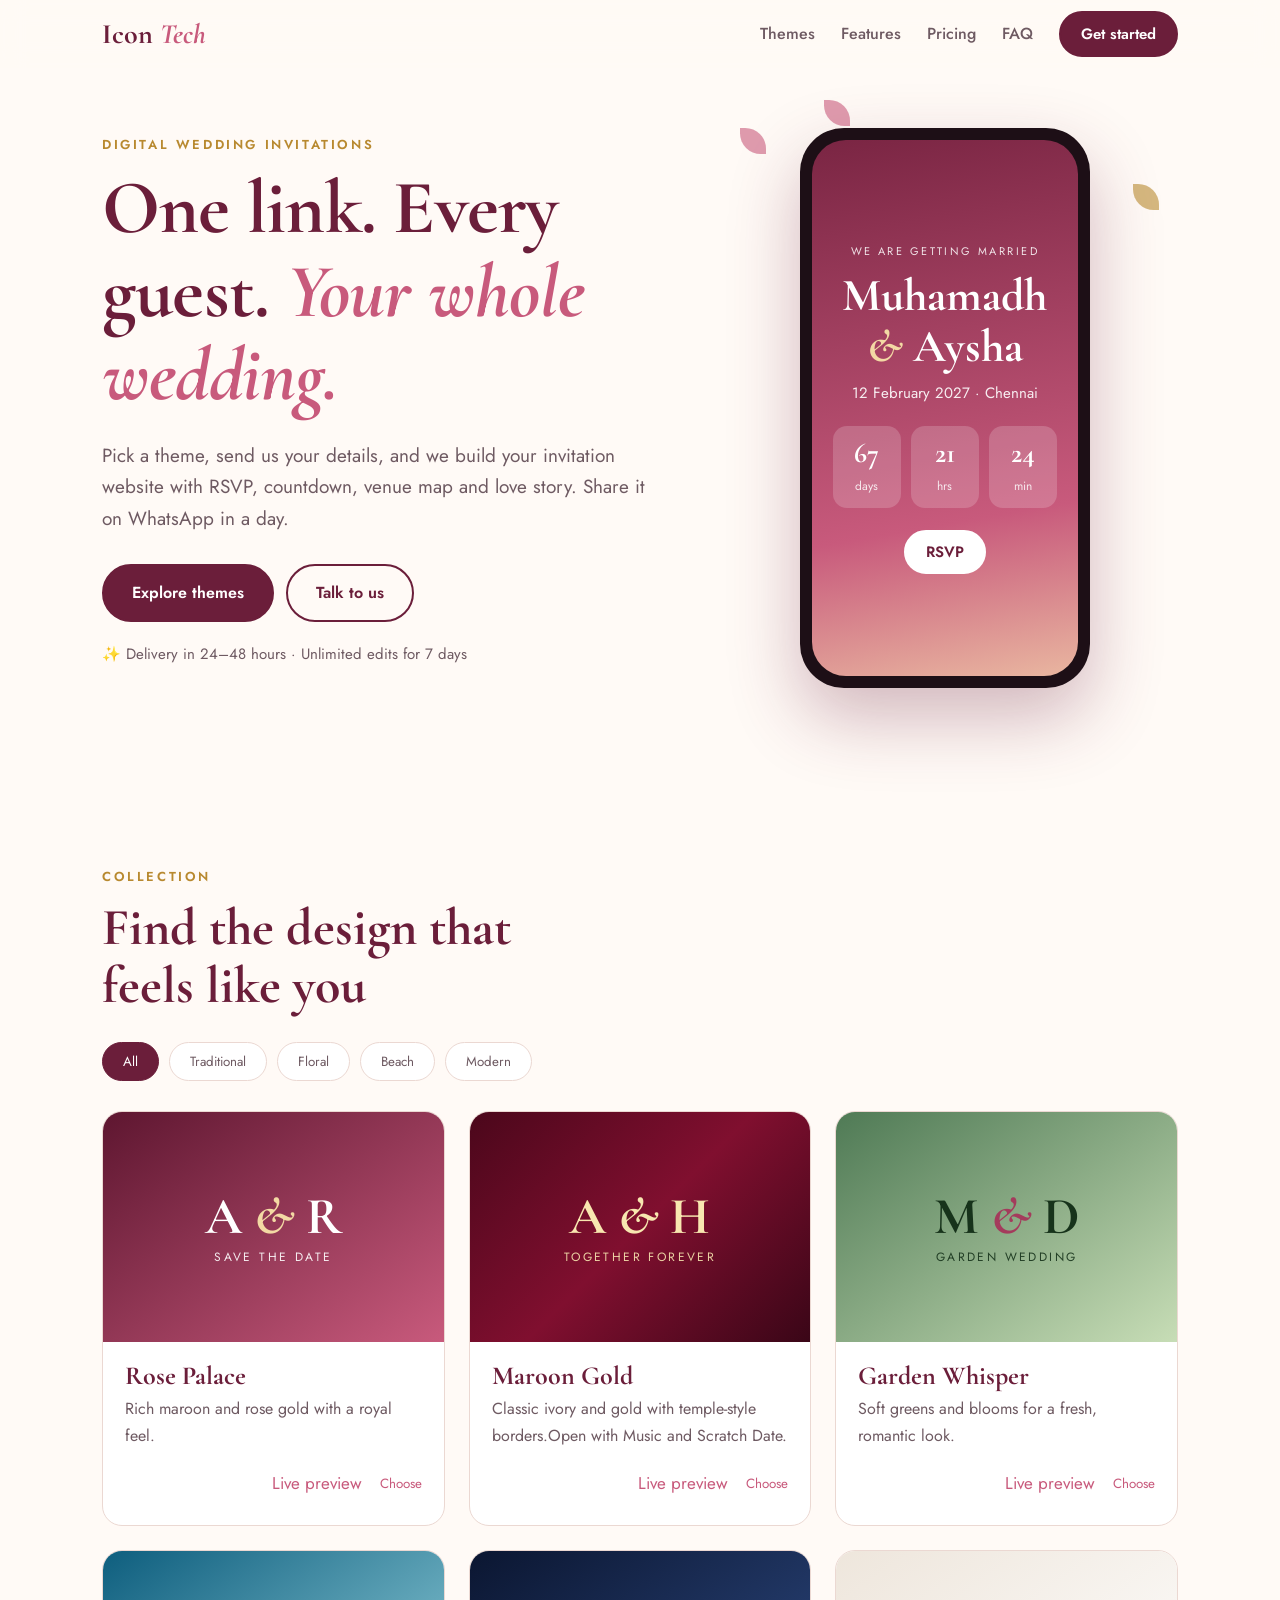
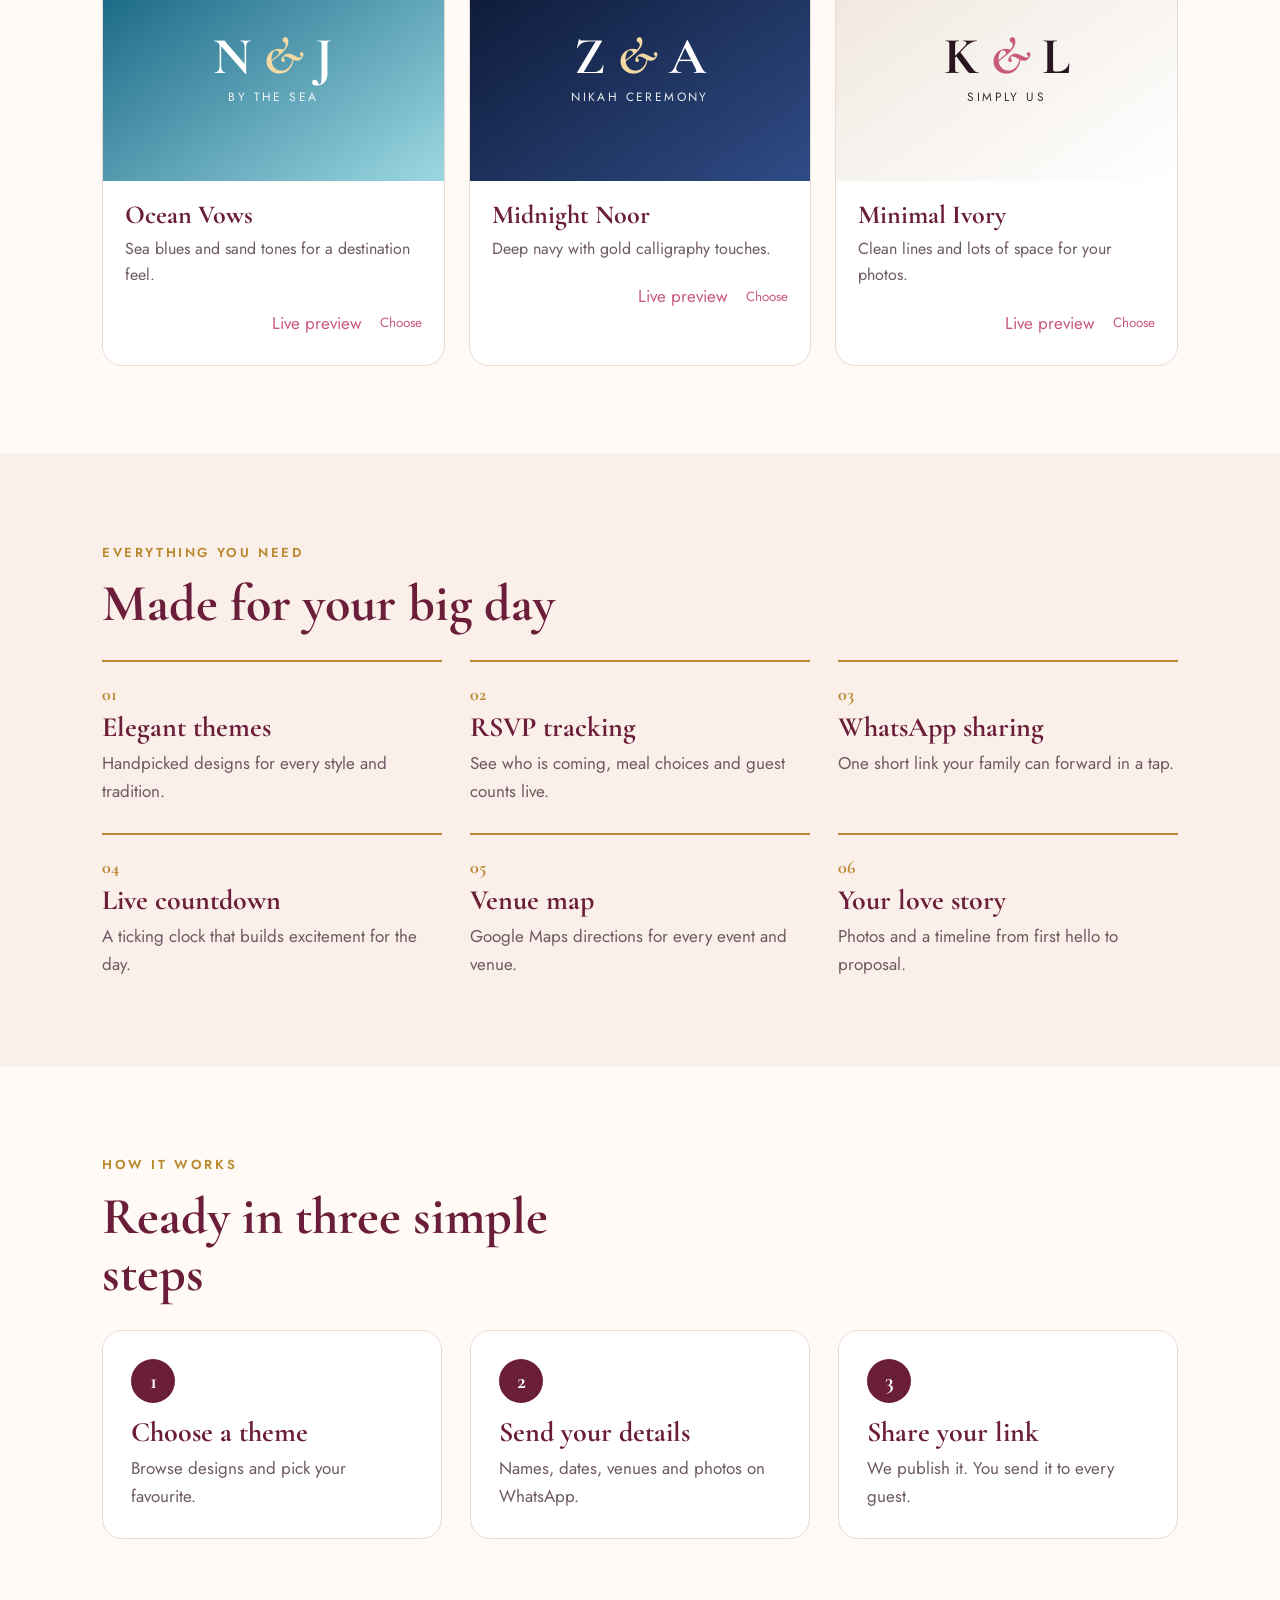
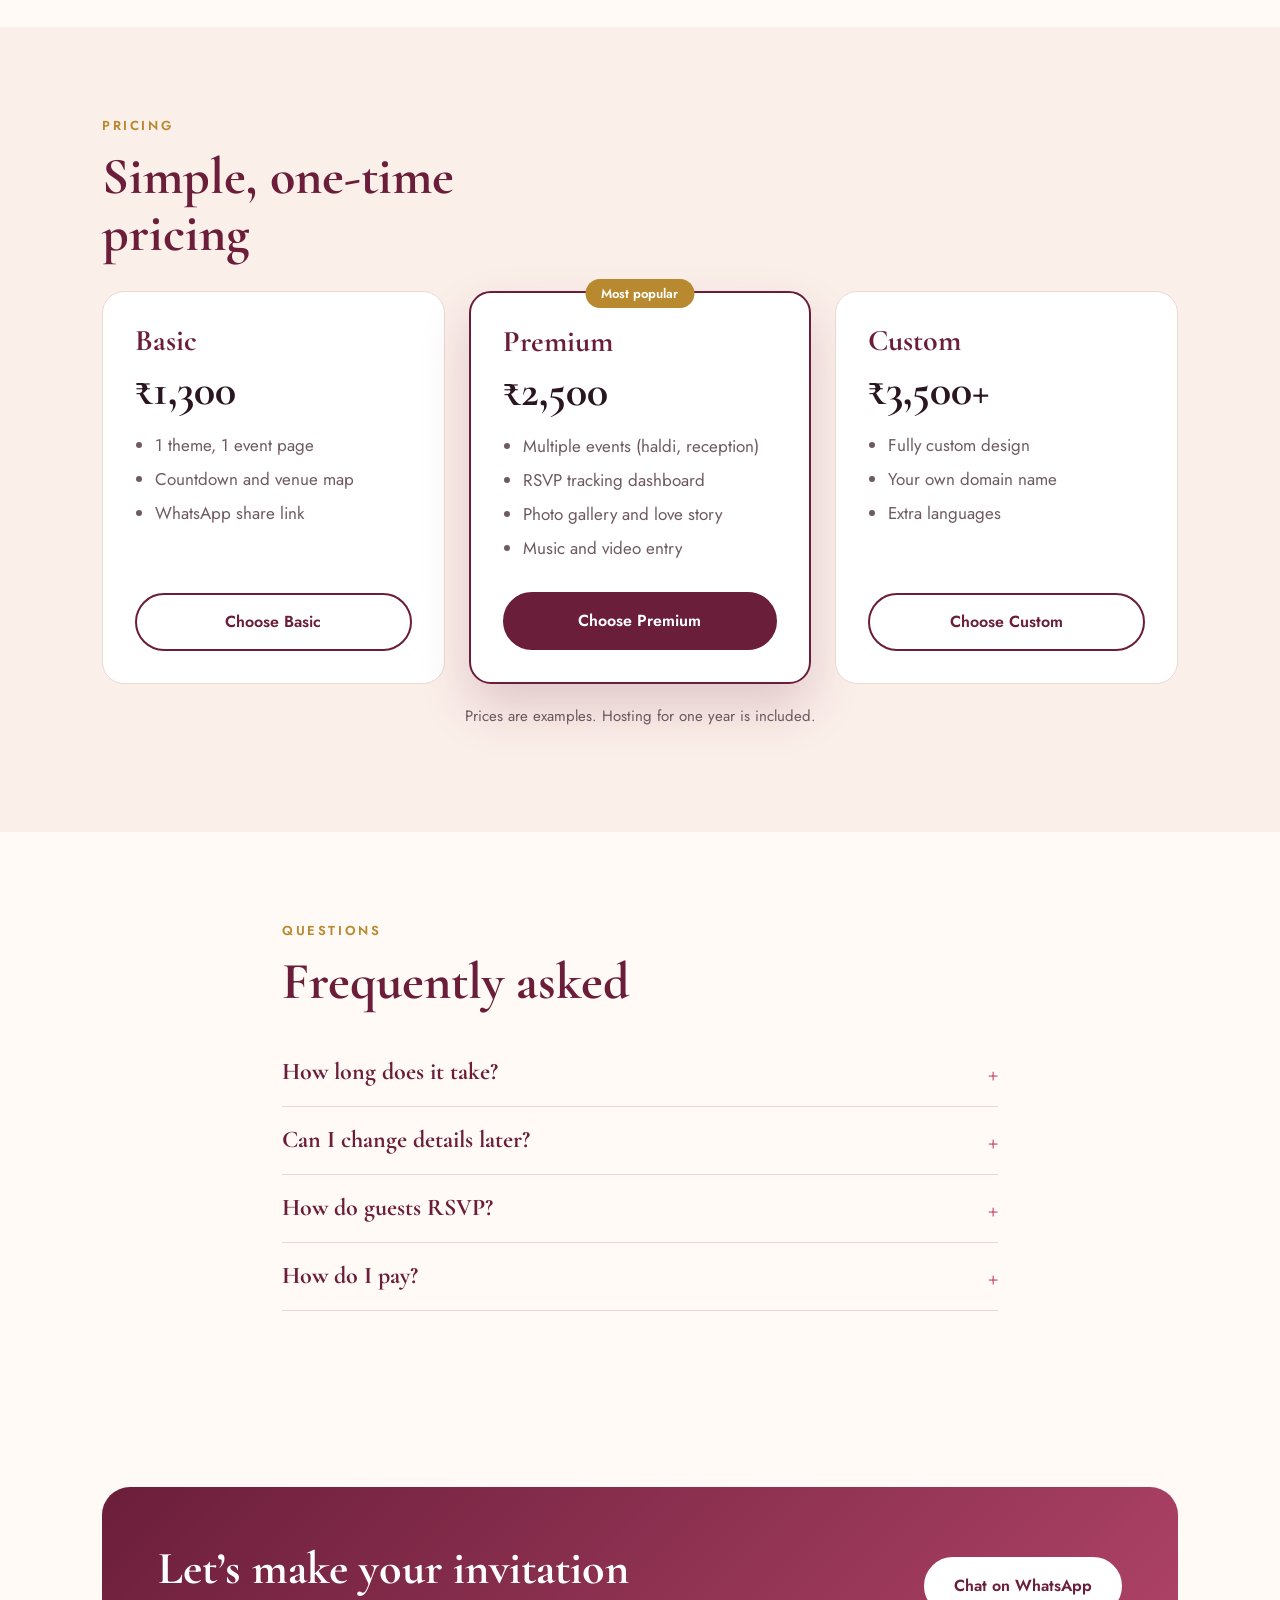
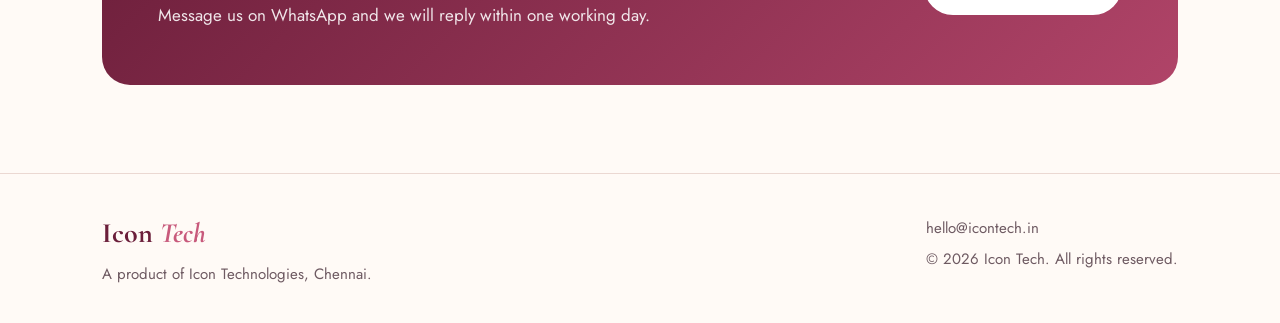
==== index.html @ c480e9a7 "Update index.html" ====
<!DOCTYPE html>
<html lang="en">
<head>
<meta charset="utf-8">
<meta name="viewport" content="width=device-width, initial-scale=1, viewport-fit=cover">
<title>Icon Tech – Digital Wedding Invitation Websites with RSVP</title>
<meta name="description" content="Beautiful digital wedding invitation websites with RSVP, countdown and one shareable link. Made by Icon Technologies, Chennai.">
<link rel="preconnect" href="https://fonts.googleapis.com">
<link href="https://fonts.googleapis.com/css2?family=Cormorant+Garamond:ital,wght@0,500;0,700;1,500&family=Jost:wght@400;500;600&display=swap" rel="stylesheet">
<link rel="stylesheet" href="style.css">
</head>
<body>
<header class="site-header" id="header">
  <div class="wrap bar">
    <a class="logo" href="#top">Icon <em>Tech</em></a>
    <button class="menu-btn" id="menuBtn" aria-label="Open menu" aria-expanded="false">☰</button>
    <nav id="nav">
      <a href="#themes">Themes</a><a href="#features">Features</a><a href="#pricing">Pricing</a><a href="#faq">FAQ</a>
      <a class="btn small" href="#contact">Get started</a>
    </nav>
  </div>
</header>

<main id="top">
<section class="hero wrap">
  <div class="hero-text">
    <p class="eyebrow">Digital wedding invitations</p>
    <h1>One link. Every guest. <em>Your whole wedding.</em></h1>
    <p class="sub">Pick a theme, send us your details, and we build your invitation website with RSVP, countdown, venue map and love story. Share it on WhatsApp in a day.</p>
    <div class="actions"><a class="btn" href="#themes">Explore themes</a><a class="btn ghost" href="#contact">Talk to us</a></div>
    <p class="note">✨ Delivery in 24–48 hours · Unlimited edits for 7 days</p>
  </div>
  <div class="phone-wrap">
    <div class="phone">
      <div class="screen">
        <span class="small-caps">We are getting married</span>
        <h2>Muhamadh <i>&amp;</i> Aysha</h2>
        <p class="when">12 February 2027 · Chennai</p>
        <div class="count" id="count"><div><b id="cd">0</b><small>days</small></div><div><b id="ch">0</b><small>hrs</small></div><div><b id="cm">0</b><small>min</small></div></div>
        <button class="btn small" tabindex="-1">RSVP</button>
      </div>
    </div>
    <span class="petal p1"></span><span class="petal p2"></span><span class="petal p3"></span>
  </div>
</section>

<section class="section" id="themes">
  <div class="wrap">
    <p class="eyebrow">Collection</p>
    <h2 class="title">Find the design that feels like you</h2>
    <div class="filters" id="filters" role="tablist">
      <button class="chip active" data-f="all">All</button><button class="chip" data-f="traditional">Traditional</button><button class="chip" data-f="floral">Floral</button><button class="chip" data-f="beach">Beach</button><button class="chip" data-f="modern">Modern</button>
    </div>
    <div class="themes" id="themeGrid">
      <article class="theme" data-c="traditional"><div class="preview t1"><span>A <i>&amp;</i> R</span><small>Save the date</small></div><div class="info"><h3>Rose Palace</h3><p>Rich maroon and rose gold with a royal feel.</p><div class="row"><b></b><span class="acts"><a class="link" href="rose-palace.html" target="_blank" rel="noopener">Live preview</a><button class="link" data-theme="Rose Palace">Choose</button></span></div></div></article>
      <article class="theme" data-c="traditional"><div class="preview t2"><span>A <i>&amp;</i> H</span><small>Together forever</small></div><div class="info"><h3>Maroon Gold</h3><p>Classic ivory and gold with temple-style borders.Open with Music and Scratch Date.</p><div class="row"><b></b><span class="acts"><a class="link" href="Maroon-open.html" target="_blank" rel="noopener">Live preview</a><button class="link" data-theme="Golden Dawn">Choose</button></span></div></div></article>
      <article class="theme" data-c="floral"><div class="preview t3"><span>M <i>&amp;</i> D</span><small>Garden wedding</small></div><div class="info"><h3>Garden Whisper</h3><p>Soft greens and blooms for a fresh, romantic look.</p><div class="row"><b></b><span class="acts"><a class="link" href="garden-whisper.html" target="_blank" rel="noopener">Live preview</a><button class="link" data-theme="Garden Whisper">Choose</button></span></div></div></article>
      <article class="theme" data-c="beach"><div class="preview t4"><span>N <i>&amp;</i> J</span><small>By the sea</small></div><div class="info"><h3>Ocean Vows</h3><p>Sea blues and sand tones for a destination feel.</p><div class="row"><b></b><span class="acts"><a class="link" href="ocean-vows.html" target="_blank" rel="noopener">Live preview</a><button class="link" data-theme="Ocean Vows">Choose</button></span></div></div></article>
      <article class="theme" data-c="modern"><div class="preview t5"><span>Z <i>&amp;</i> A</span><small>Nikah ceremony</small></div><div class="info"><h3>Midnight Noor</h3><p>Deep navy with gold calligraphy touches.</p><div class="row"><b></b><span class="acts"><a class="link" href="midnight-noor.html" target="_blank" rel="noopener">Live preview</a><button class="link" data-theme="Midnight Noor">Choose</button></span></div></div></article>
      <article class="theme" data-c="modern"><div class="preview t6"><span>K <i>&amp;</i> L</span><small>Simply us</small></div><div class="info"><h3>Minimal Ivory</h3><p>Clean lines and lots of space for your photos.</p><div class="row"><b></b><span class="acts"><a class="link" href="minimal-ivory.html" target="_blank" rel="noopener">Live preview</a><button class="link" data-theme="Minimal Ivory">Choose</button></span></div></div></article>
    </div>
  </div>
</section>

<section class="section alt" id="features">
  <div class="wrap">
    <p class="eyebrow">Everything you need</p>
    <h2 class="title">Made for your big day</h2>
    <div class="features">
      <div class="feat"><span>01</span><h3>Elegant themes</h3><p>Handpicked designs for every style and tradition.</p></div>
      <div class="feat"><span>02</span><h3>RSVP tracking</h3><p>See who is coming, meal choices and guest counts live.</p></div>
      <div class="feat"><span>03</span><h3>WhatsApp sharing</h3><p>One short link your family can forward in a tap.</p></div>
      <div class="feat"><span>04</span><h3>Live countdown</h3><p>A ticking clock that builds excitement for the day.</p></div>
      <div class="feat"><span>05</span><h3>Venue map</h3><p>Google Maps directions for every event and venue.</p></div>
      <div class="feat"><span>06</span><h3>Your love story</h3><p>Photos and a timeline from first hello to proposal.</p></div>
    </div>
  </div>
</section>

<section class="section">
  <div class="wrap">
    <p class="eyebrow">How it works</p>
    <h2 class="title">Ready in three simple steps</h2>
    <ol class="steps">
      <li><h3>Choose a theme</h3><p>Browse designs and pick your favourite.</p></li>
      <li><h3>Send your details</h3><p>Names, dates, venues and photos on WhatsApp.</p></li>
      <li><h3>Share your link</h3><p>We publish it. You send it to every guest.</p></li>
    </ol>
  </div>
</section>

<section class="section alt" id="pricing">
  <div class="wrap">
    <p class="eyebrow">Pricing</p>
    <h2 class="title">Simple, one-time pricing</h2>
    <div class="plans">
      <div class="plan"><h3>Basic</h3><div class="price">₹1,300</div><ul><li>1 theme, 1 event page</li><li>Countdown and venue map</li><li>WhatsApp share link</li></ul><a class="btn ghost" href="#contact" data-plan="Basic">Choose Basic</a></div>
      <div class="plan hot"><span class="badge">Most popular</span><h3>Premium</h3><div class="price">₹2,500</div><ul><li>Multiple events (haldi, reception)</li><li>RSVP tracking dashboard</li><li>Photo gallery and love story</li><li>Music and video entry</li></ul><a class="btn" href="#contact" data-plan="Premium">Choose Premium</a></div>
      <div class="plan"><h3>Custom</h3><div class="price">₹3,500+</div><ul><li>Fully custom design</li><li>Your own domain name</li><li>Extra languages</li></ul><a class="btn ghost" href="#contact" data-plan="Custom">Choose Custom</a></div>
    </div>
    <p class="note c">Prices are examples. Hosting for one year is included.</p>
  </div>
</section>

<section class="section" id="faq">
  <div class="wrap narrow">
    <p class="eyebrow">Questions</p>
    <h2 class="title">Frequently asked</h2>
    <details><summary>How long does it take?</summary><p>Most invitations are ready within 24 to 48 hours after you send your details.</p></details>
    <details><summary>Can I change details later?</summary><p>Yes. Unlimited edits are included for 7 days after delivery.</p></details>
    <details><summary>How do guests RSVP?</summary><p>They tap the RSVP button on your invitation and fill a short form. You see the replies in your list.</p></details>
    <details><summary>How do I pay?</summary><p>Pay 50% advance by UPI to start, and the rest when you approve the design.</p></details>
  </div>
</section>

<section class="section" id="contact">
  <div class="wrap">
    <div class="cta">
      <div><h2>Let’s make your invitation</h2><p id="ctaText">Message us on WhatsApp and we will reply within one working day.</p></div>
      <a class="btn light" id="waBtn" href="https://wa.me/917871134250">Chat on WhatsApp</a>
    </div>
  </div>
</section>
</main>

<footer class="footer">
  <div class="wrap foot">
    <div><a class="logo" href="#top">Icon <em>Tech</em></a><p>A product of Icon Technologies, Chennai.</p></div>
    <div><p>hello@icontech.in</p><p>© 2026 Icon Tech. All rights reserved.</p></div>
  </div>
</footer>
<script src="script.js"></script>
</body>
</html>
---- style.css ----
:root{--bg:#FFFAF6;--alt:#FBEFEA;--ink:#2A1620;--muted:#6E5A62;--line:#EBD8D2;--plum:#6B1E3A;--rose:#C85A7C;--gold:#B8892F;--card:#FFFFFF}
*,*::before,*::after{box-sizing:border-box}
html{scroll-behavior:smooth;scroll-padding-top:80px}
body{margin:0;background:var(--bg);color:var(--ink);font:17px/1.65 "Jost",system-ui,-apple-system,"Segoe UI",sans-serif;overflow-x:hidden;padding-bottom:env(safe-area-inset-bottom,0)}
h1,h2,h3{font-family:"Cormorant Garamond",Georgia,serif;margin:0;line-height:1.1}
em,i{font-style:italic}
a{color:inherit}
.wrap{max-width:1120px;margin:0 auto;padding:0 22px}.narrow{max-width:760px}
.site-header{position:sticky;top:0;z-index:30;background:rgba(255,250,246,.9);backdrop-filter:blur(12px);transition:box-shadow .3s;padding-top:env(safe-area-inset-top,0)}
.site-header.scrolled{box-shadow:0 4px 24px rgba(107,30,58,.1)}
.bar{display:flex;align-items:center;justify-content:space-between;height:68px}
.logo{font-family:"Cormorant Garamond",serif;font-weight:700;font-size:28px;text-decoration:none;color:var(--plum)}
.logo em{color:var(--rose)}
nav{display:flex;align-items:center;gap:26px}
nav a{text-decoration:none;color:var(--muted);font-weight:500;font-size:16px}
nav a:hover{color:var(--plum)}
.menu-btn{display:none;background:none;border:0;font-size:26px;color:var(--plum);cursor:pointer}
.btn{display:inline-block;background:var(--plum);color:#fff;border:2px solid var(--plum);padding:14px 28px;border-radius:999px;font-weight:600;text-decoration:none;cursor:pointer;font-family:inherit;font-size:16px;transition:transform .2s,background .2s,color .2s}
.btn:hover{transform:translateY(-3px);background:var(--rose);border-color:var(--rose);color:#fff}
.btn.ghost{background:transparent;color:var(--plum)}
.btn.small{padding:9px 20px;font-size:15px}
.btn.light{background:#fff;color:var(--plum);border-color:#fff}
a:focus-visible,button:focus-visible,summary:focus-visible{outline:3px solid var(--gold);outline-offset:3px}
.eyebrow{text-transform:uppercase;letter-spacing:.2em;font-size:13px;font-weight:600;color:var(--gold);margin:0 0 12px}
.hero{display:grid;grid-template-columns:1.1fr .9fr;gap:40px;align-items:center;padding-top:60px;padding-bottom:90px}
.hero h1{font-size:clamp(42px,6.4vw,76px);font-weight:700;color:var(--plum);letter-spacing:-.01em}
.hero h1 em{color:var(--rose)}
.sub{color:var(--muted);max-width:50ch;margin:22px 0 30px;font-size:19px}
.actions{display:flex;gap:12px;flex-wrap:wrap}
.note{color:var(--muted);font-size:15px;margin-top:20px}.note.c{text-align:center}
.phone-wrap{position:relative;display:grid;place-items:center}
.phone{width:290px;height:560px;border-radius:44px;background:#1d0f16;padding:12px;box-shadow:0 30px 70px rgba(107,30,58,.3);animation:float 6s ease-in-out infinite}
.screen{height:100%;border-radius:34px;background:linear-gradient(170deg,#7A2543,#C85A7C 70%,#E9B6A0);color:#fff;display:flex;flex-direction:column;align-items:center;justify-content:center;text-align:center;padding:24px;gap:10px}
.small-caps{text-transform:uppercase;letter-spacing:.22em;font-size:11px;opacity:.85}
.screen h2{font-size:46px;font-weight:700}.screen h2 i{color:#F3D9A4}
.when{margin:0 0 10px;font-size:15px;opacity:.9}
.count{display:flex;gap:10px;margin-bottom:12px}
.count div{background:rgba(255,255,255,.18);border-radius:14px;padding:10px 12px;min-width:68px}
.count b{display:block;font:700 28px "Cormorant Garamond",serif}.count small{font-size:12px;opacity:.85}
.screen .btn{background:#fff;color:var(--plum);border-color:#fff}
@keyframes float{50%{transform:translateY(-14px)}}
.petal{position:absolute;width:26px;height:26px;border-radius:0 80% 0 80%;background:var(--rose);opacity:.6;animation:fall 9s linear infinite}
.p1{left:6%;top:0}.p2{right:4%;top:10%;animation-delay:-3s;background:var(--gold)}.p3{left:24%;top:-5%;animation-delay:-6s}
@keyframes fall{from{transform:translateY(-20px) rotate(0)}to{transform:translateY(560px) rotate(360deg)}}
.section{padding:88px 0}.alt{background:var(--alt)}
.title{font-size:clamp(32px,4.4vw,52px);font-weight:700;color:var(--plum);margin-bottom:28px;max-width:20ch}
.filters{display:flex;gap:10px;flex-wrap:wrap;margin-bottom:30px}
.chip{border:1.5px solid var(--line);background:var(--card);color:var(--muted);padding:9px 20px;border-radius:999px;font:500 15px inherit;font-family:inherit;cursor:pointer;transition:.2s}
.chip:hover{border-color:var(--rose)}
.chip.active{background:var(--plum);border-color:var(--plum);color:#fff}
.themes{display:grid;grid-template-columns:repeat(3,1fr);gap:24px}
.theme{background:var(--card);border-radius:20px;overflow:hidden;border:1px solid var(--line);transition:transform .3s,box-shadow .3s}
.theme:hover{transform:translateY(-8px);box-shadow:0 22px 40px rgba(107,30,58,.14)}
.theme.hide{display:none}
.preview{height:230px;display:flex;flex-direction:column;align-items:center;justify-content:center;color:#fff;text-align:center;transition:transform .5s}
.theme:hover .preview{transform:scale(1.05)}
.theme{overflow:hidden}
.preview span{font:700 52px "Cormorant Garamond",serif}.preview i{color:#F3D9A4}.preview small{letter-spacing:.2em;text-transform:uppercase;font-size:12px;opacity:.9}
.t1{background:linear-gradient(145deg,#5E1630,#C85A7C)}.t2{background:linear-gradient(135deg, #4B071B, #800F2F, #3A0617);color:#F8E7B0}.t2 i{color:#F8E7B0}
.t3{background:linear-gradient(145deg,#4F7A55,#C7DDB6);color:#17331b}.t3 i{color:#a43b5c}
.t4{background:linear-gradient(145deg,#0E5E7E,#9CD8E2)}.t5{background:linear-gradient(145deg,#0B1631,#2F4C86)}.t6{background:linear-gradient(145deg,#EEE6DC,#FFFFFF);color:#2A1620}.t6 i{color:var(--rose)}
.info{padding:20px 22px 22px}.info h3{font-size:26px;color:var(--plum)}.info p{margin:6px 0 14px;color:var(--muted);font-size:16px}
.row{display:flex;justify-content:space-between;align-items:center}.row b{font-size:20px}
.link{background:none;border:0;color:var(--rose);font:600 16px inherit;font-family:inherit;cursor:pointer;padding:6px 0}.link:hover{text-decoration:underline}
.features{display:grid;grid-template-columns:repeat(3,1fr);gap:28px}
.feat{border-top:2px solid var(--gold);padding-top:18px}
.feat span{font:700 18px "Cormorant Garamond",serif;color:var(--gold)}
.feat h3{font-size:28px;color:var(--plum);margin:4px 0 6px}.feat p{margin:0;color:var(--muted)}
.steps{display:grid;grid-template-columns:repeat(3,1fr);gap:28px;list-style:none;padding:0;margin:0;counter-reset:s}
.steps li{counter-increment:s;background:var(--card);border:1px solid var(--line);border-radius:20px;padding:28px}
.steps li::before{content:counter(s);display:grid;place-items:center;width:44px;height:44px;border-radius:50%;background:var(--plum);color:#fff;font:700 22px "Cormorant Garamond",serif;margin-bottom:14px}
.steps h3{font-size:28px;color:var(--plum)}.steps p{margin:6px 0 0;color:var(--muted)}
.plans{display:grid;grid-template-columns:repeat(3,1fr);gap:24px;align-items:stretch}
.plan{position:relative;background:var(--card);border:1px solid var(--line);border-radius:22px;padding:32px;display:flex;flex-direction:column}
.plan.hot{border:2px solid var(--plum);transform:translateY(-10px);box-shadow:0 24px 50px rgba(107,30,58,.18)}
.badge{position:absolute;top:-14px;left:50%;transform:translateX(-50%);background:var(--gold);color:#fff;font-size:13px;font-weight:600;padding:4px 16px;border-radius:999px}
.plan h3{font-size:30px;color:var(--plum)}.price{font:700 44px "Cormorant Garamond",serif;margin:6px 0 14px}
.plan ul{padding-left:20px;margin:0 0 24px;color:var(--muted);flex:1}.plan li{margin-bottom:6px}
.plan .btn{text-align:center}
details{border-bottom:1px solid var(--line);padding:18px 0}
summary{cursor:pointer;font:700 24px "Cormorant Garamond",serif;color:var(--plum);list-style:none;display:flex;justify-content:space-between}
summary::after{content:"+";color:var(--rose);font-size:26px;transition:transform .3s}
details[open] summary::after{transform:rotate(45deg)}
details p{margin:10px 0 0;color:var(--muted)}
.cta{background:linear-gradient(135deg,var(--plum),#B04468);color:#fff;border-radius:28px;padding:56px;display:flex;justify-content:space-between;align-items:center;gap:24px;flex-wrap:wrap}
.cta h2{font-size:clamp(30px,4vw,46px)}.cta p{margin:8px 0 0;opacity:.88}
.footer{border-top:1px solid var(--line);padding:36px 0;color:var(--muted);font-size:15px}
.foot{display:flex;justify-content:space-between;gap:20px;flex-wrap:wrap}.foot p{margin:6px 0 0}
.rv{opacity:0;transform:translateY(28px);transition:opacity .7s,transform .7s}.rv.show{opacity:1;transform:none}
@media (max-width:900px){.hero{grid-template-columns:1fr;padding-top:30px}.themes,.features,.plans,.steps{grid-template-columns:1fr 1fr}.plan.hot{transform:none}}
@media (max-width:640px){.menu-btn{display:block}nav{display:none;position:absolute;top:68px;left:0;right:0;background:var(--bg);flex-direction:column;align-items:flex-start;padding:20px 22px;gap:16px;border-bottom:1px solid var(--line)}nav.open{display:flex}.themes,.features,.plans,.steps{grid-template-columns:1fr}.cta{padding:32px}}
@media (prefers-reduced-motion:reduce){*{animation:none!important;transition:none!important}.rv{opacity:1;transform:none}}

.acts{display:flex;gap:18px;align-items:center}a.link{text-decoration:none}
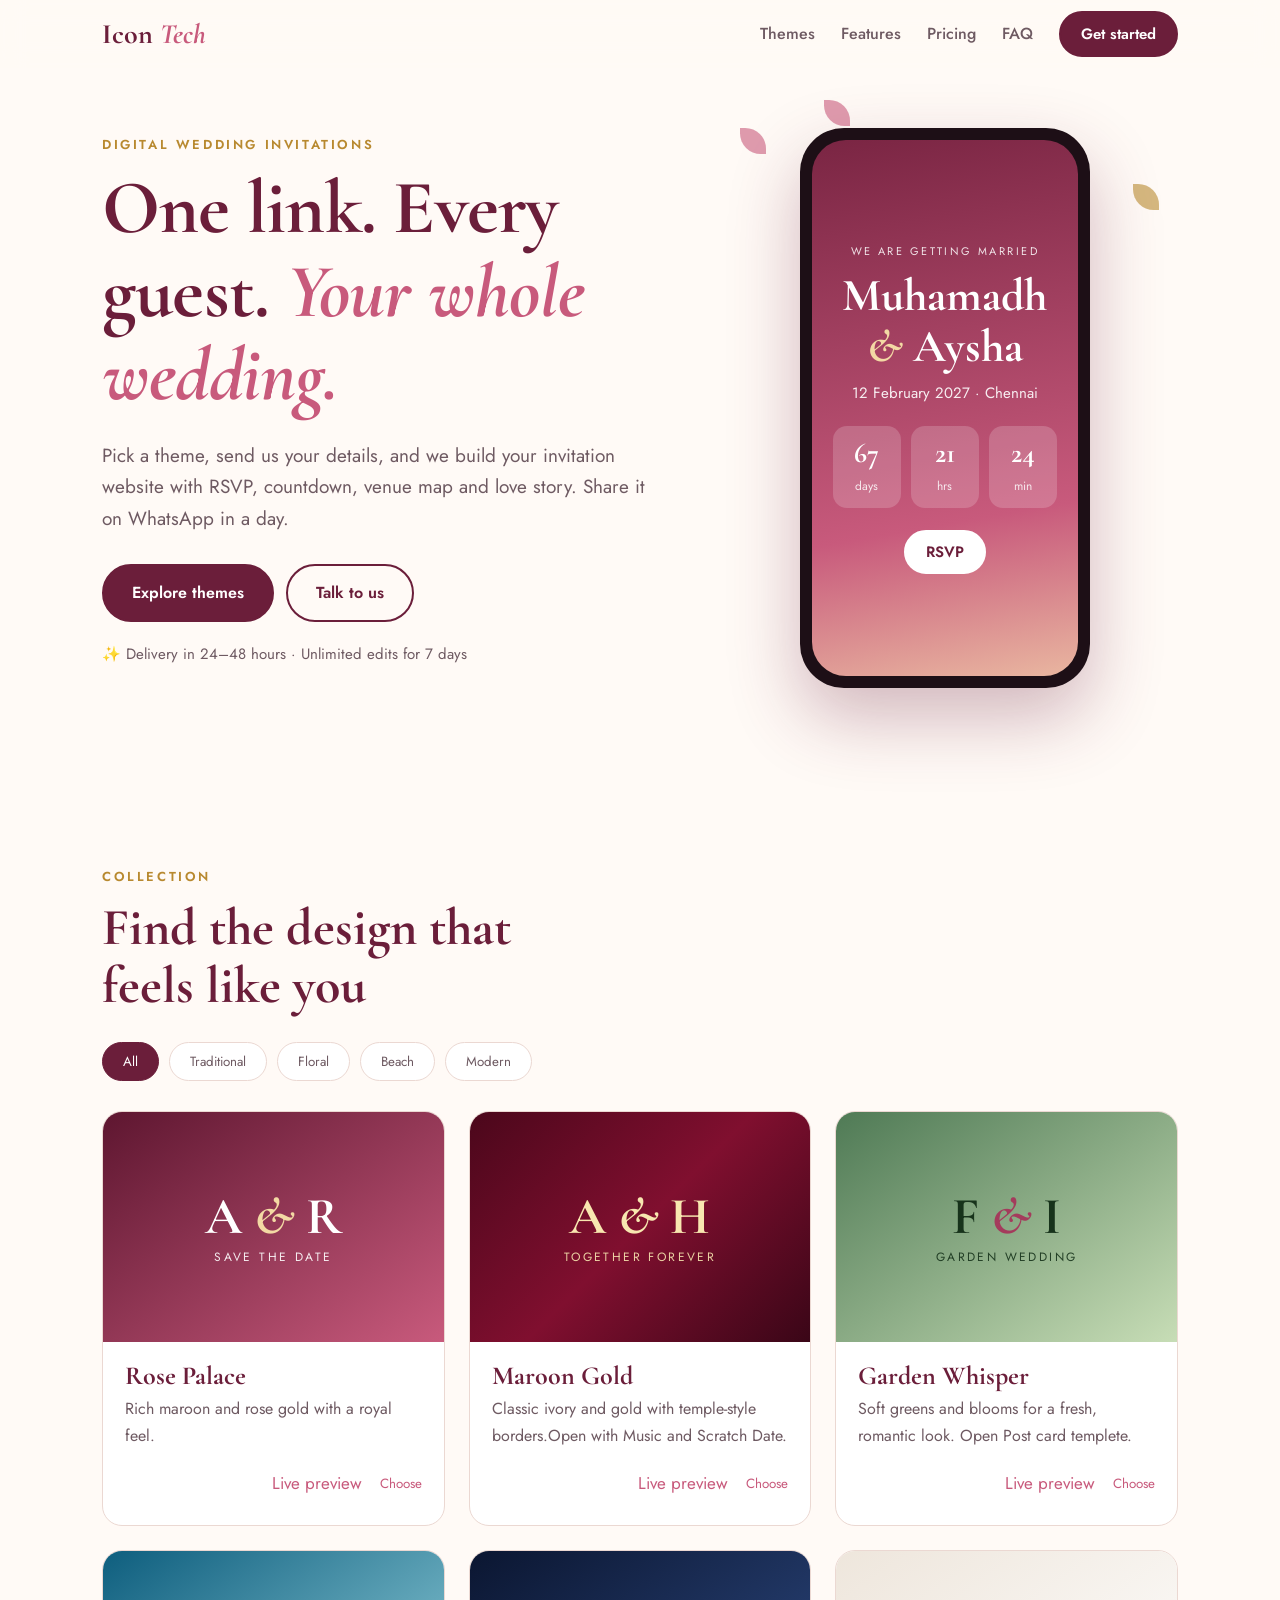
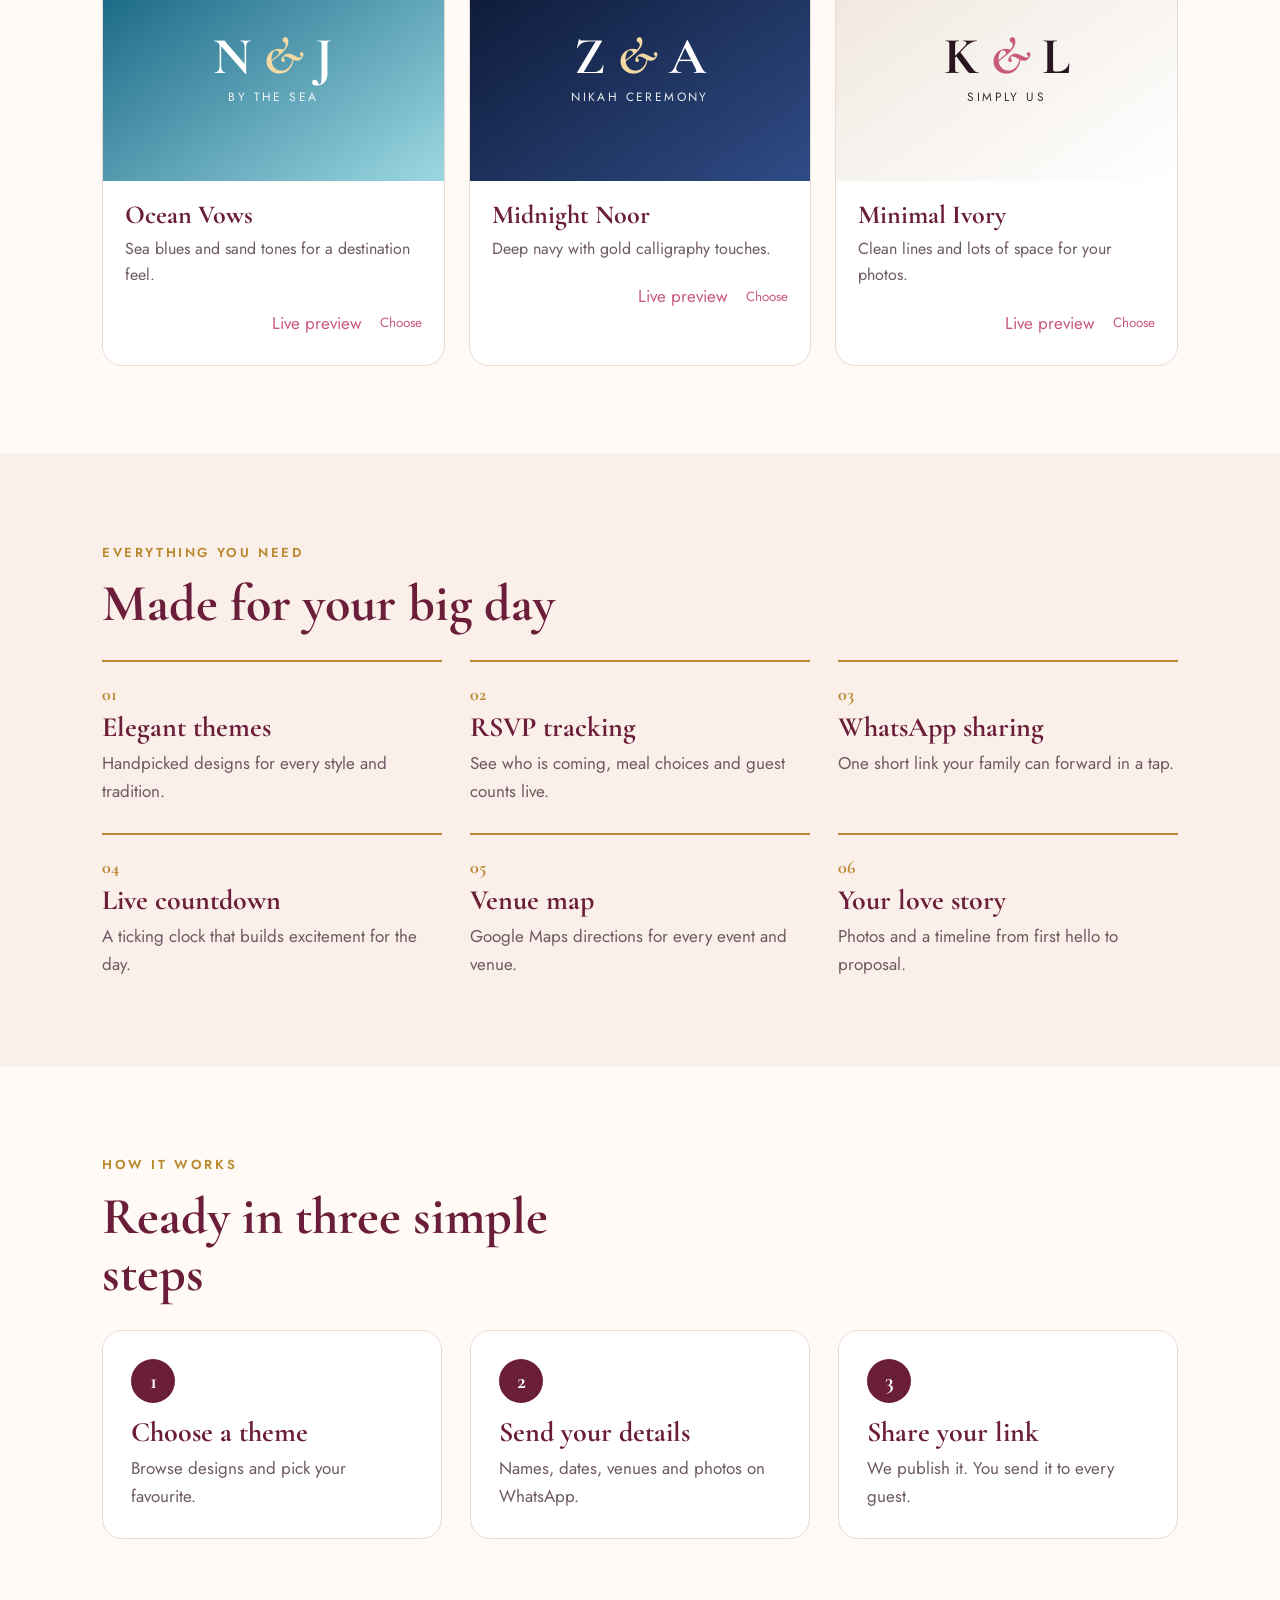
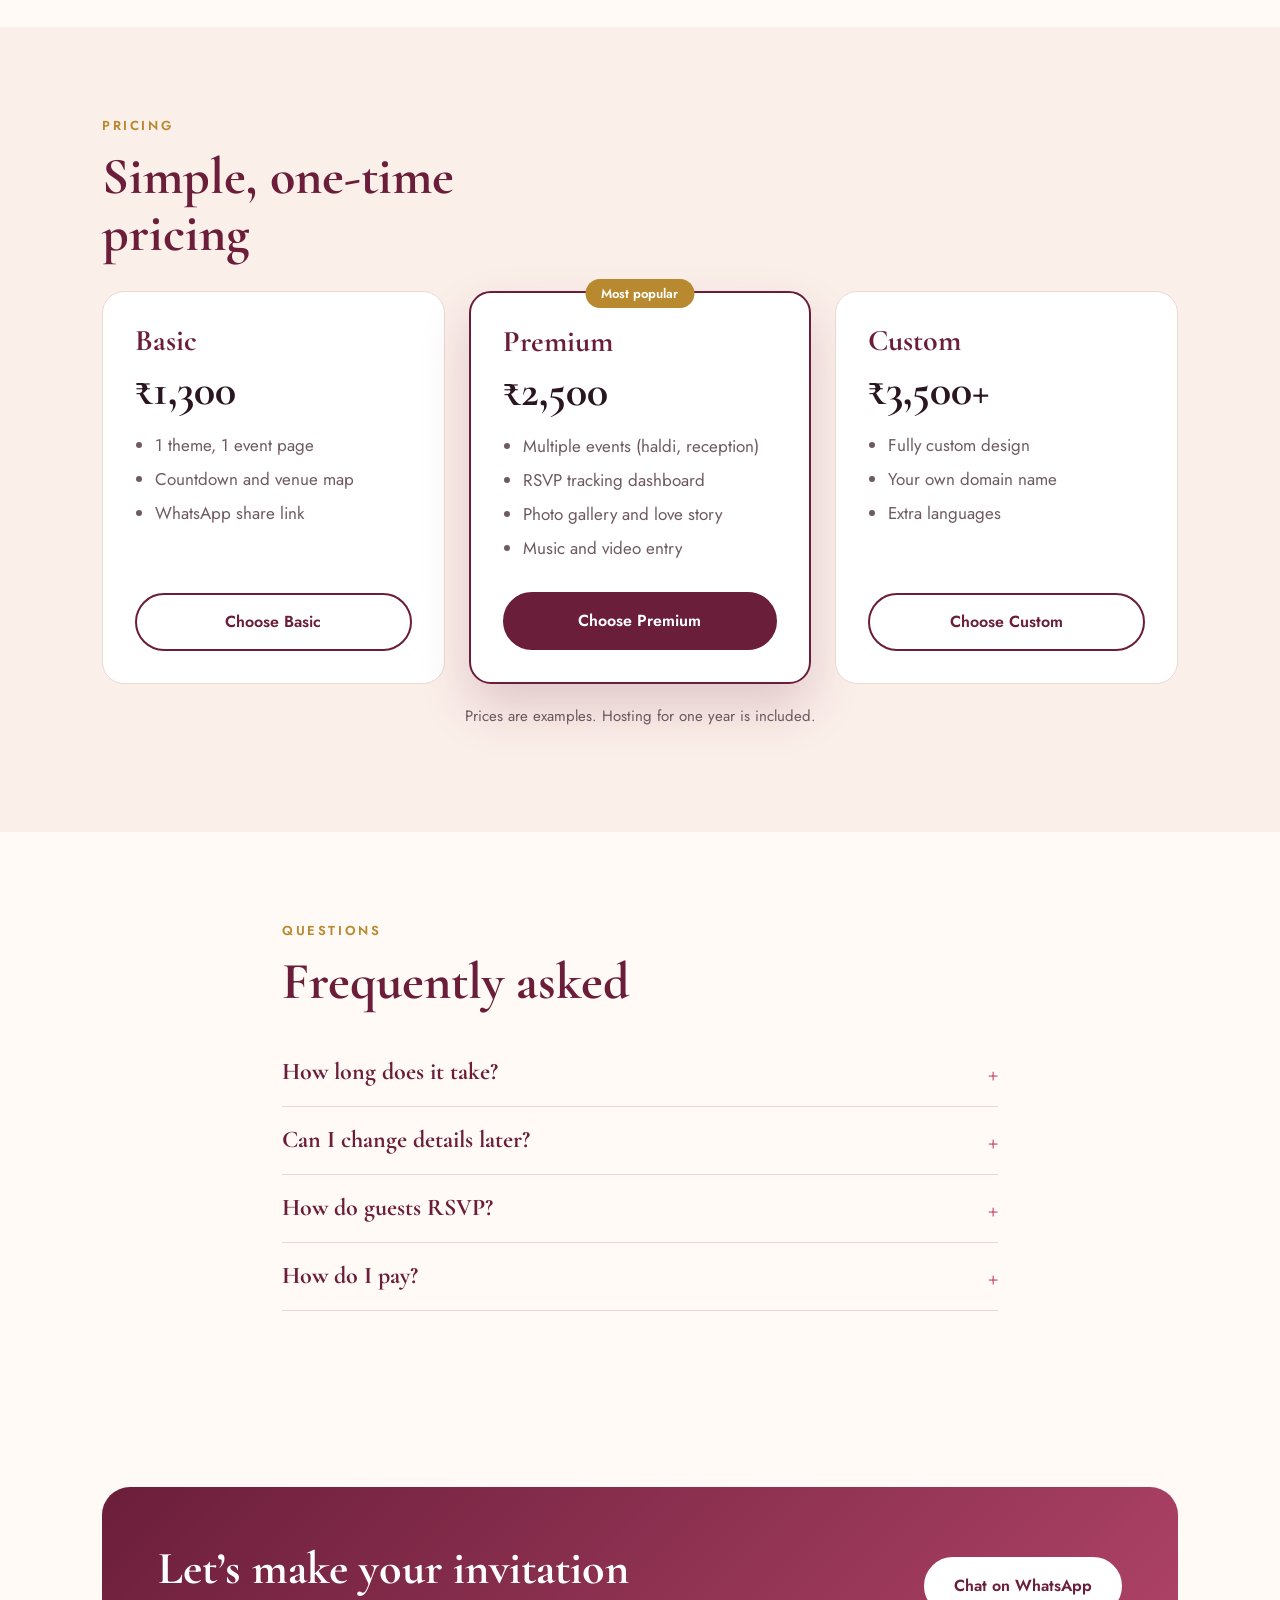
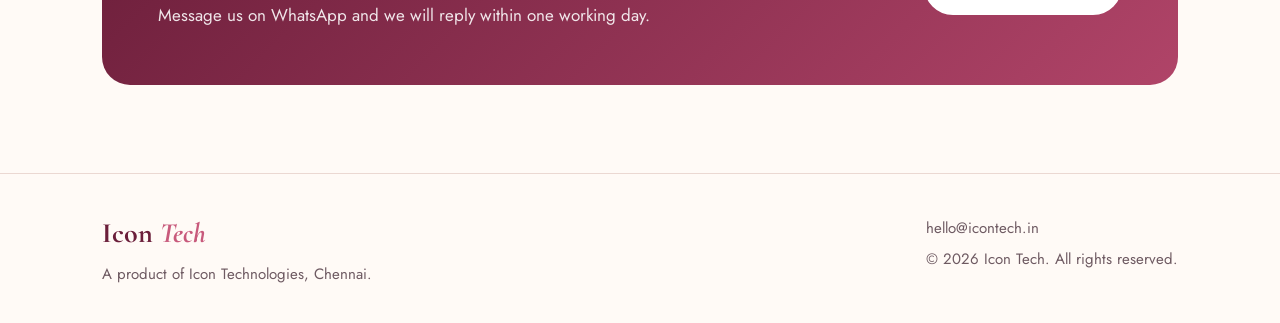
==== commit 8d3b08e7: "Update index.html" ====
--- a/index.html
+++ b/index.html
@@ -54,7 +54,7 @@
     <div class="themes" id="themeGrid">
       <article class="theme" data-c="traditional"><div class="preview t1"><span>A <i>&amp;</i> R</span><small>Save the date</small></div><div class="info"><h3>Rose Palace</h3><p>Rich maroon and rose gold with a royal feel.</p><div class="row"><b></b><span class="acts"><a class="link" href="rose-palace.html" target="_blank" rel="noopener">Live preview</a><button class="link" data-theme="Rose Palace">Choose</button></span></div></div></article>
       <article class="theme" data-c="traditional"><div class="preview t2"><span>A <i>&amp;</i> H</span><small>Together forever</small></div><div class="info"><h3>Maroon Gold</h3><p>Classic ivory and gold with temple-style borders.Open with Music and Scratch Date.</p><div class="row"><b></b><span class="acts"><a class="link" href="Maroon-open.html" target="_blank" rel="noopener">Live preview</a><button class="link" data-theme="Golden Dawn">Choose</button></span></div></div></article>
-      <article class="theme" data-c="floral"><div class="preview t3"><span>M <i>&amp;</i> D</span><small>Garden wedding</small></div><div class="info"><h3>Garden Whisper</h3><p>Soft greens and blooms for a fresh, romantic look.</p><div class="row"><b></b><span class="acts"><a class="link" href="garden-whisper.html" target="_blank" rel="noopener">Live preview</a><button class="link" data-theme="Garden Whisper">Choose</button></span></div></div></article>
+      <article class="theme" data-c="floral"><div class="preview t3"><span>F <i>&amp;</i> I</span><small>Garden wedding</small></div><div class="info"><h3>Garden Whisper</h3><p>Soft greens and blooms for a fresh, romantic look. Open Post card templete.</p><div class="row"><b></b><span class="acts"><a class="link" href="post-card.html" target="_blank" rel="noopener">Live preview</a><button class="link" data-theme="Garden Whisper">Choose</button></span></div></div></article>
       <article class="theme" data-c="beach"><div class="preview t4"><span>N <i>&amp;</i> J</span><small>By the sea</small></div><div class="info"><h3>Ocean Vows</h3><p>Sea blues and sand tones for a destination feel.</p><div class="row"><b></b><span class="acts"><a class="link" href="ocean-vows.html" target="_blank" rel="noopener">Live preview</a><button class="link" data-theme="Ocean Vows">Choose</button></span></div></div></article>
       <article class="theme" data-c="modern"><div class="preview t5"><span>Z <i>&amp;</i> A</span><small>Nikah ceremony</small></div><div class="info"><h3>Midnight Noor</h3><p>Deep navy with gold calligraphy touches.</p><div class="row"><b></b><span class="acts"><a class="link" href="midnight-noor.html" target="_blank" rel="noopener">Live preview</a><button class="link" data-theme="Midnight Noor">Choose</button></span></div></div></article>
       <article class="theme" data-c="modern"><div class="preview t6"><span>K <i>&amp;</i> L</span><small>Simply us</small></div><div class="info"><h3>Minimal Ivory</h3><p>Clean lines and lots of space for your photos.</p><div class="row"><b></b><span class="acts"><a class="link" href="minimal-ivory.html" target="_blank" rel="noopener">Live preview</a><button class="link" data-theme="Minimal Ivory">Choose</button></span></div></div></article>
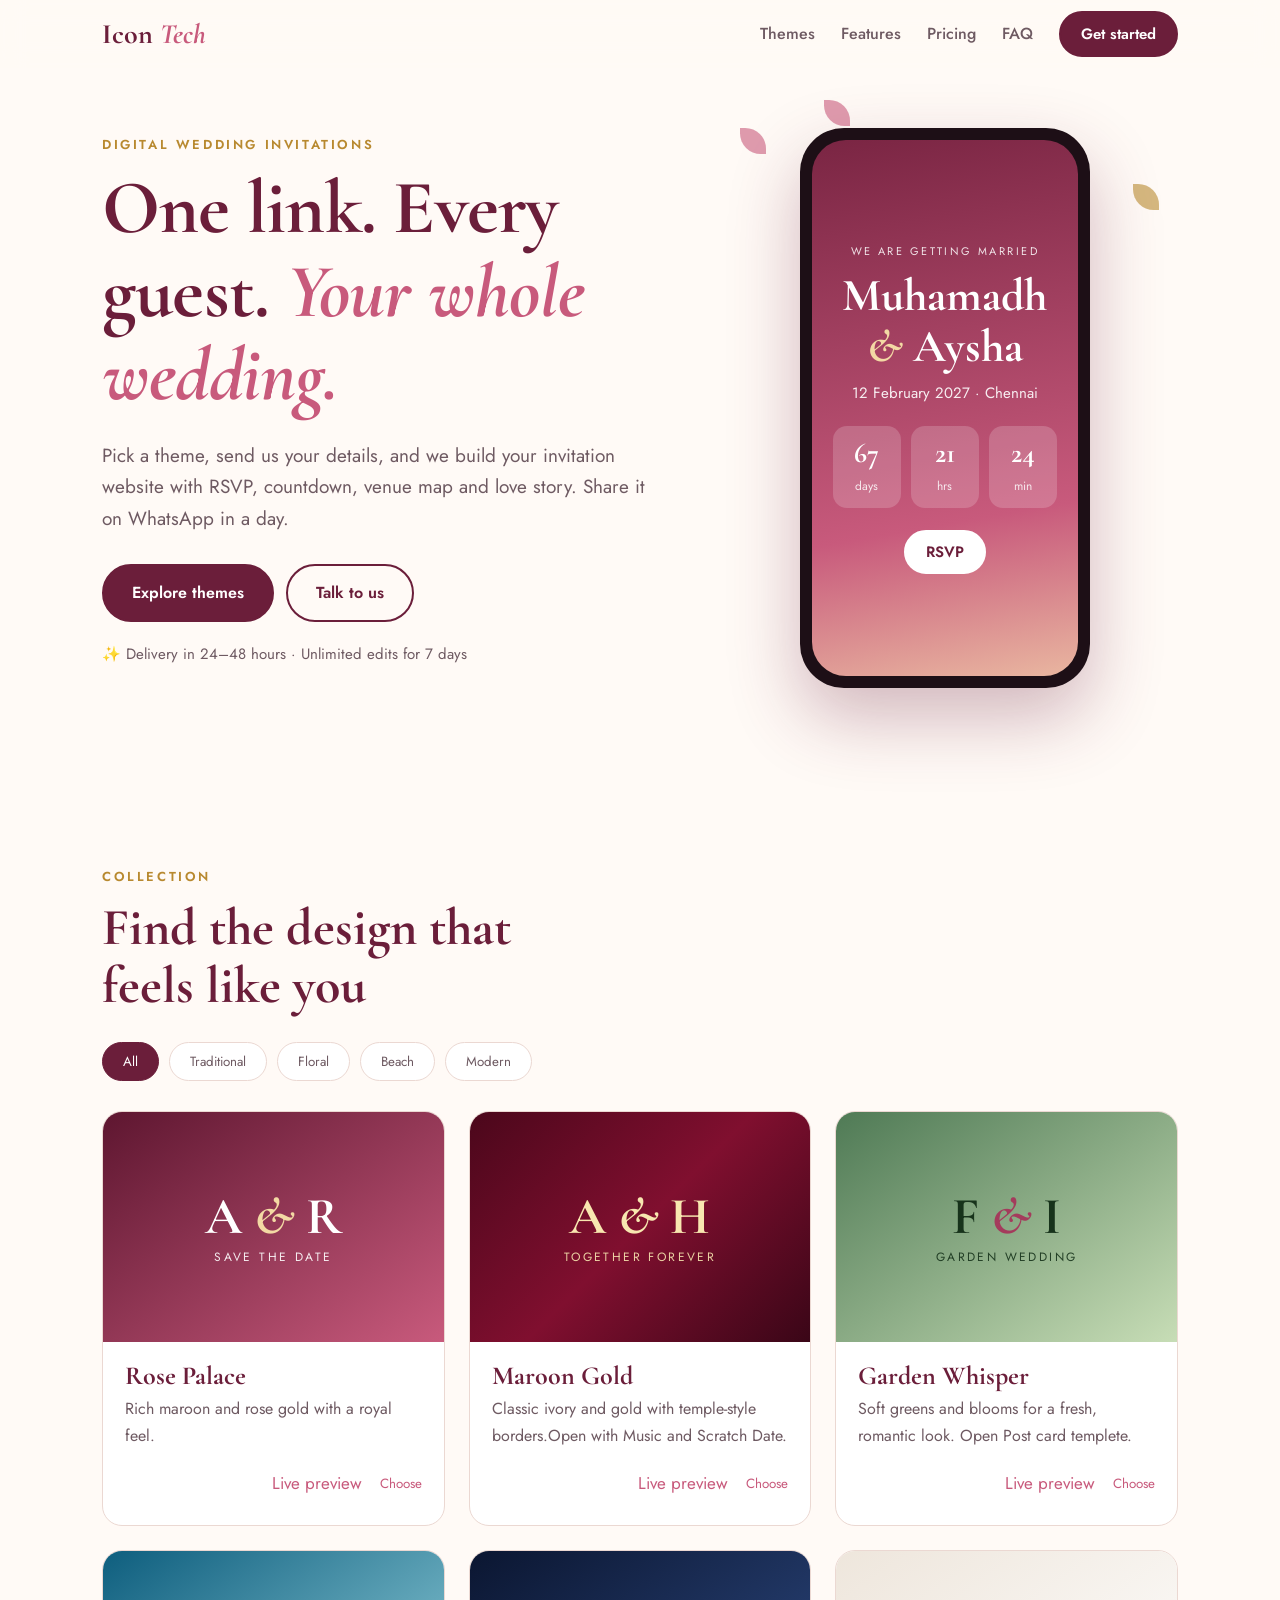
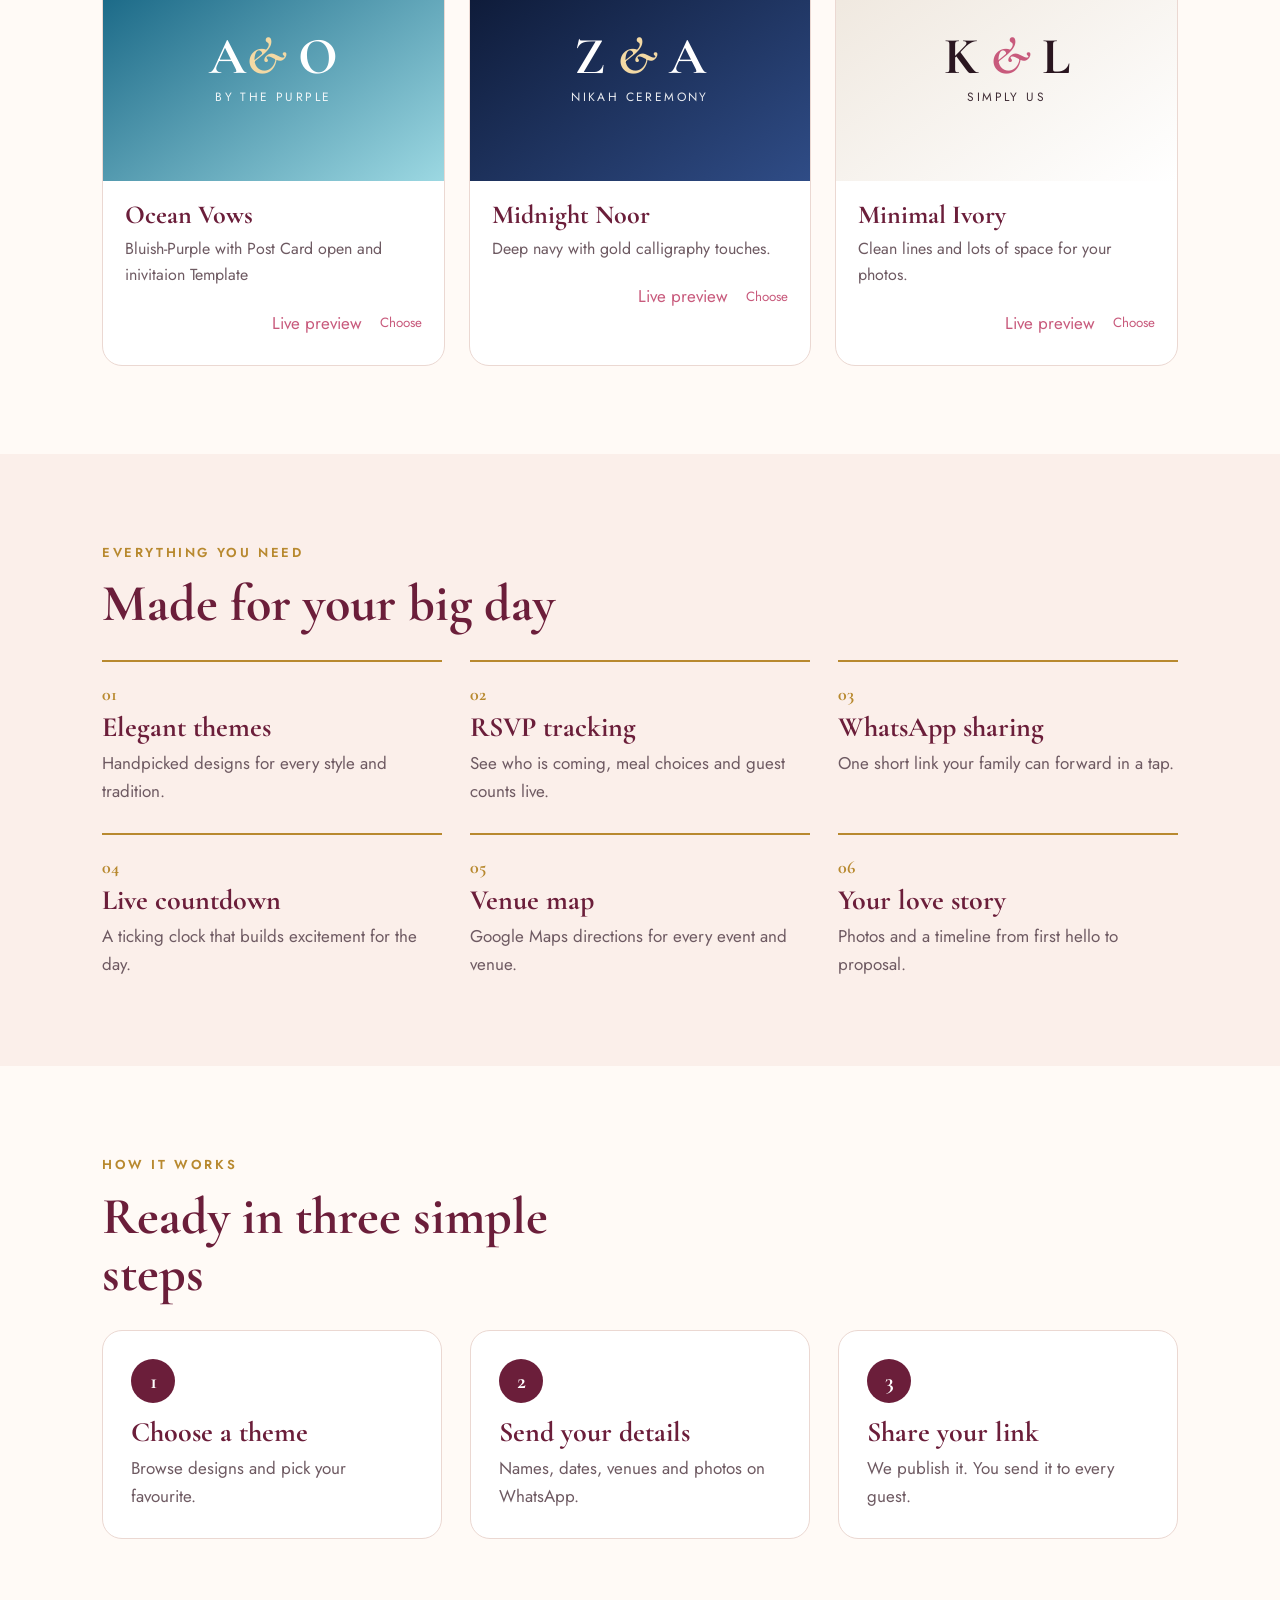
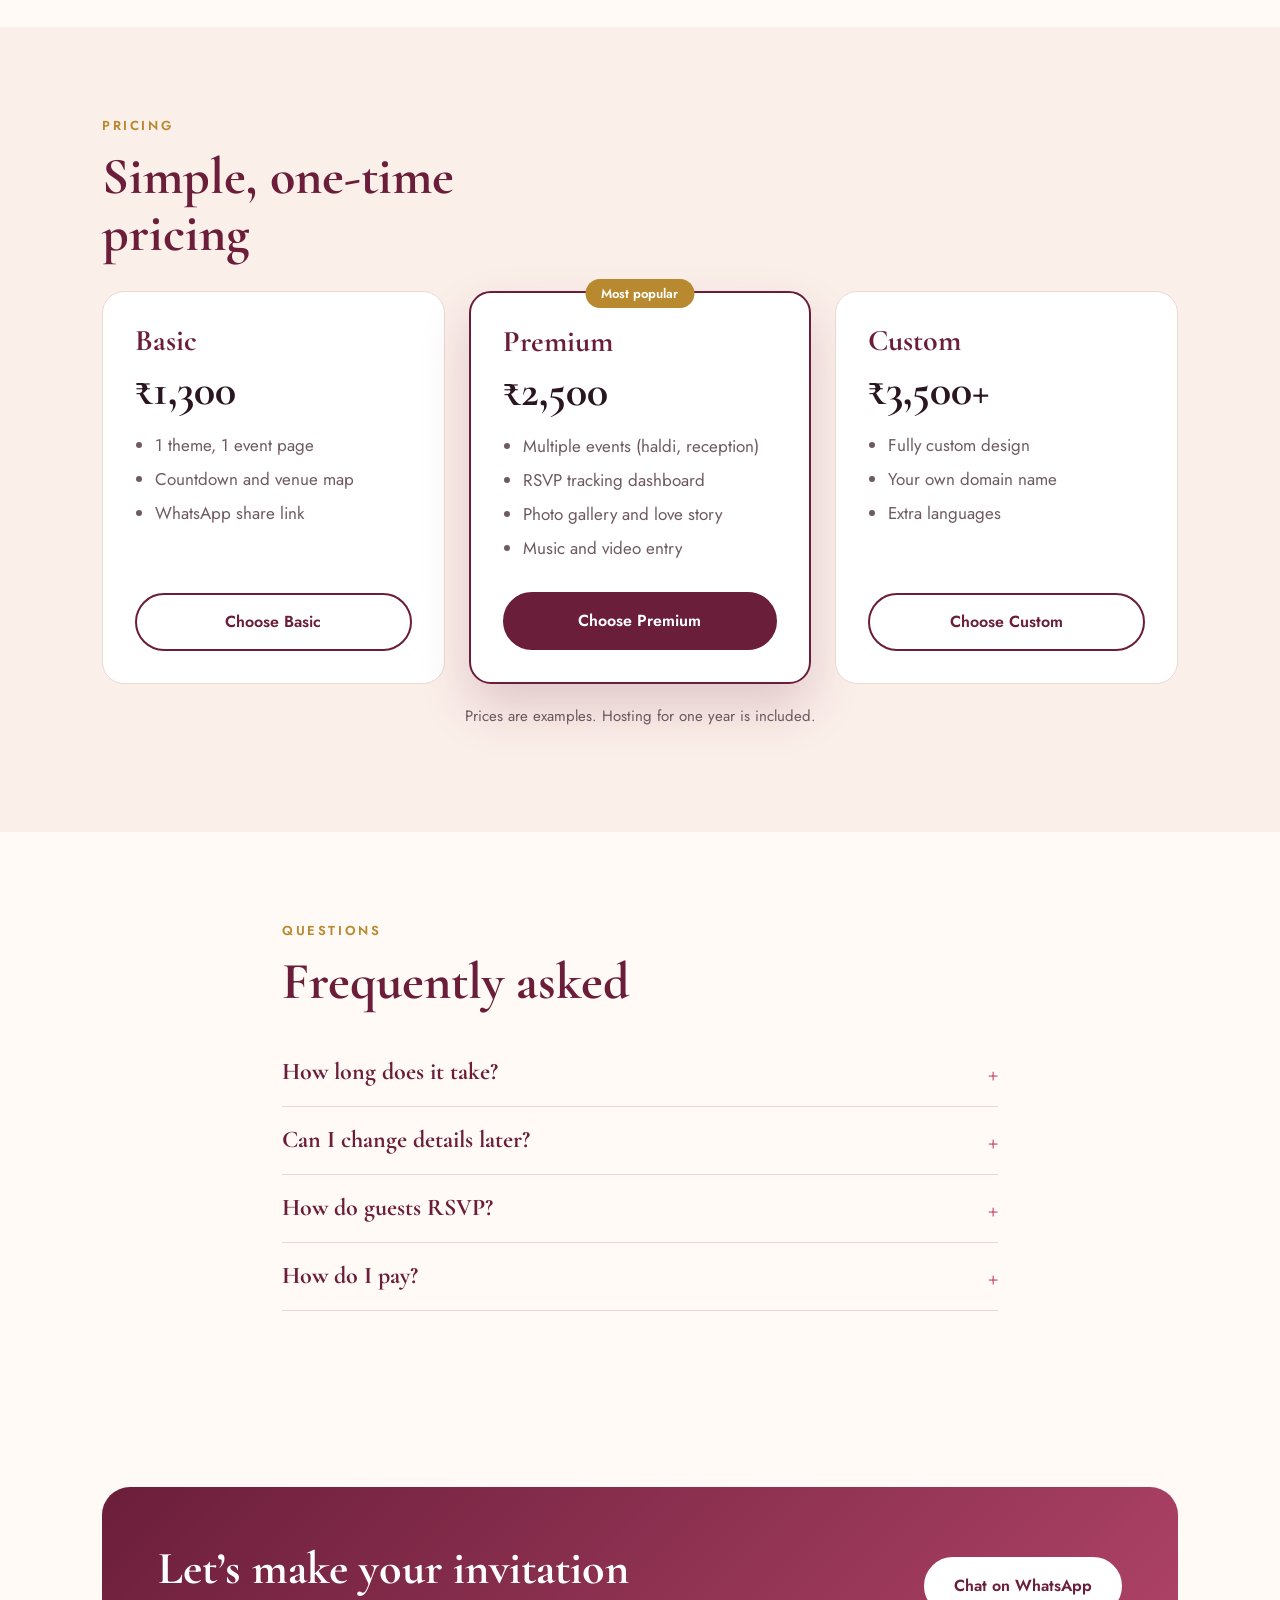
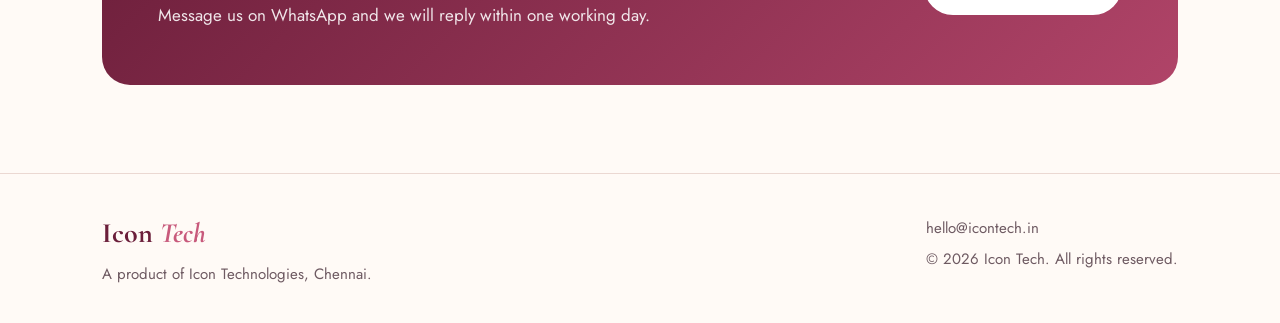
==== commit 4aff9794: "Update index.html" ====
--- a/index.html
+++ b/index.html
@@ -55,7 +55,7 @@
       <article class="theme" data-c="traditional"><div class="preview t1"><span>A <i>&amp;</i> R</span><small>Save the date</small></div><div class="info"><h3>Rose Palace</h3><p>Rich maroon and rose gold with a royal feel.</p><div class="row"><b></b><span class="acts"><a class="link" href="rose-palace.html" target="_blank" rel="noopener">Live preview</a><button class="link" data-theme="Rose Palace">Choose</button></span></div></div></article>
       <article class="theme" data-c="traditional"><div class="preview t2"><span>A <i>&amp;</i> H</span><small>Together forever</small></div><div class="info"><h3>Maroon Gold</h3><p>Classic ivory and gold with temple-style borders.Open with Music and Scratch Date.</p><div class="row"><b></b><span class="acts"><a class="link" href="Maroon-open.html" target="_blank" rel="noopener">Live preview</a><button class="link" data-theme="Golden Dawn">Choose</button></span></div></div></article>
       <article class="theme" data-c="floral"><div class="preview t3"><span>F <i>&amp;</i> I</span><small>Garden wedding</small></div><div class="info"><h3>Garden Whisper</h3><p>Soft greens and blooms for a fresh, romantic look. Open Post card templete.</p><div class="row"><b></b><span class="acts"><a class="link" href="post-card.html" target="_blank" rel="noopener">Live preview</a><button class="link" data-theme="Garden Whisper">Choose</button></span></div></div></article>
-      <article class="theme" data-c="beach"><div class="preview t4"><span>N <i>&amp;</i> J</span><small>By the sea</small></div><div class="info"><h3>Ocean Vows</h3><p>Sea blues and sand tones for a destination feel.</p><div class="row"><b></b><span class="acts"><a class="link" href="ocean-vows.html" target="_blank" rel="noopener">Live preview</a><button class="link" data-theme="Ocean Vows">Choose</button></span></div></div></article>
+      <article class="theme" data-c="beach"><div class="preview t4"><span>A<i>&amp;</i> O</span><small>By the Purple</small></div><div class="info"><h3>Ocean Vows</h3><p>Bluish-Purple with Post Card open and inivitaion Template</p><div class="row"><b></b><span class="acts"><a class="link" href="INV-TEMP.html" target="_blank" rel="noopener">Live preview</a><button class="link" data-theme="Ocean Vows">Choose</button></span></div></div></article>
       <article class="theme" data-c="modern"><div class="preview t5"><span>Z <i>&amp;</i> A</span><small>Nikah ceremony</small></div><div class="info"><h3>Midnight Noor</h3><p>Deep navy with gold calligraphy touches.</p><div class="row"><b></b><span class="acts"><a class="link" href="midnight-noor.html" target="_blank" rel="noopener">Live preview</a><button class="link" data-theme="Midnight Noor">Choose</button></span></div></div></article>
       <article class="theme" data-c="modern"><div class="preview t6"><span>K <i>&amp;</i> L</span><small>Simply us</small></div><div class="info"><h3>Minimal Ivory</h3><p>Clean lines and lots of space for your photos.</p><div class="row"><b></b><span class="acts"><a class="link" href="minimal-ivory.html" target="_blank" rel="noopener">Live preview</a><button class="link" data-theme="Minimal Ivory">Choose</button></span></div></div></article>
     </div>
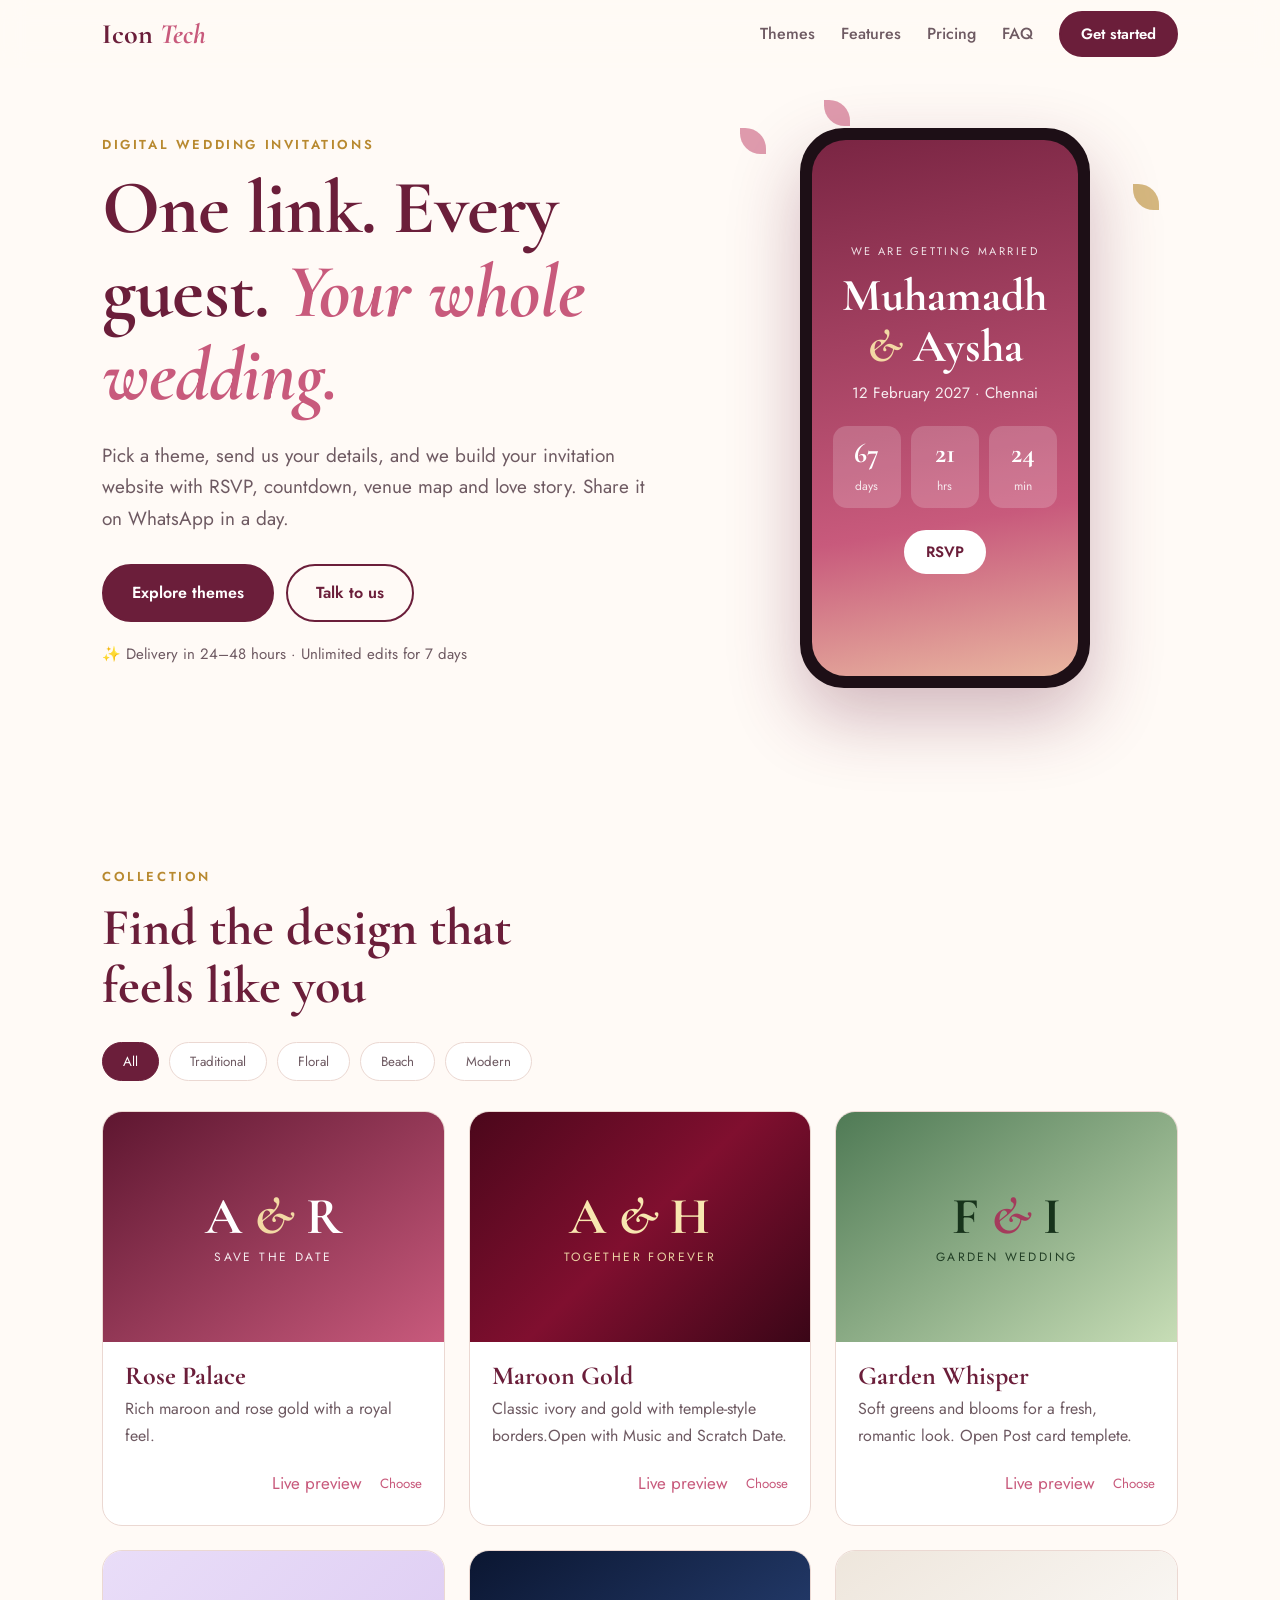
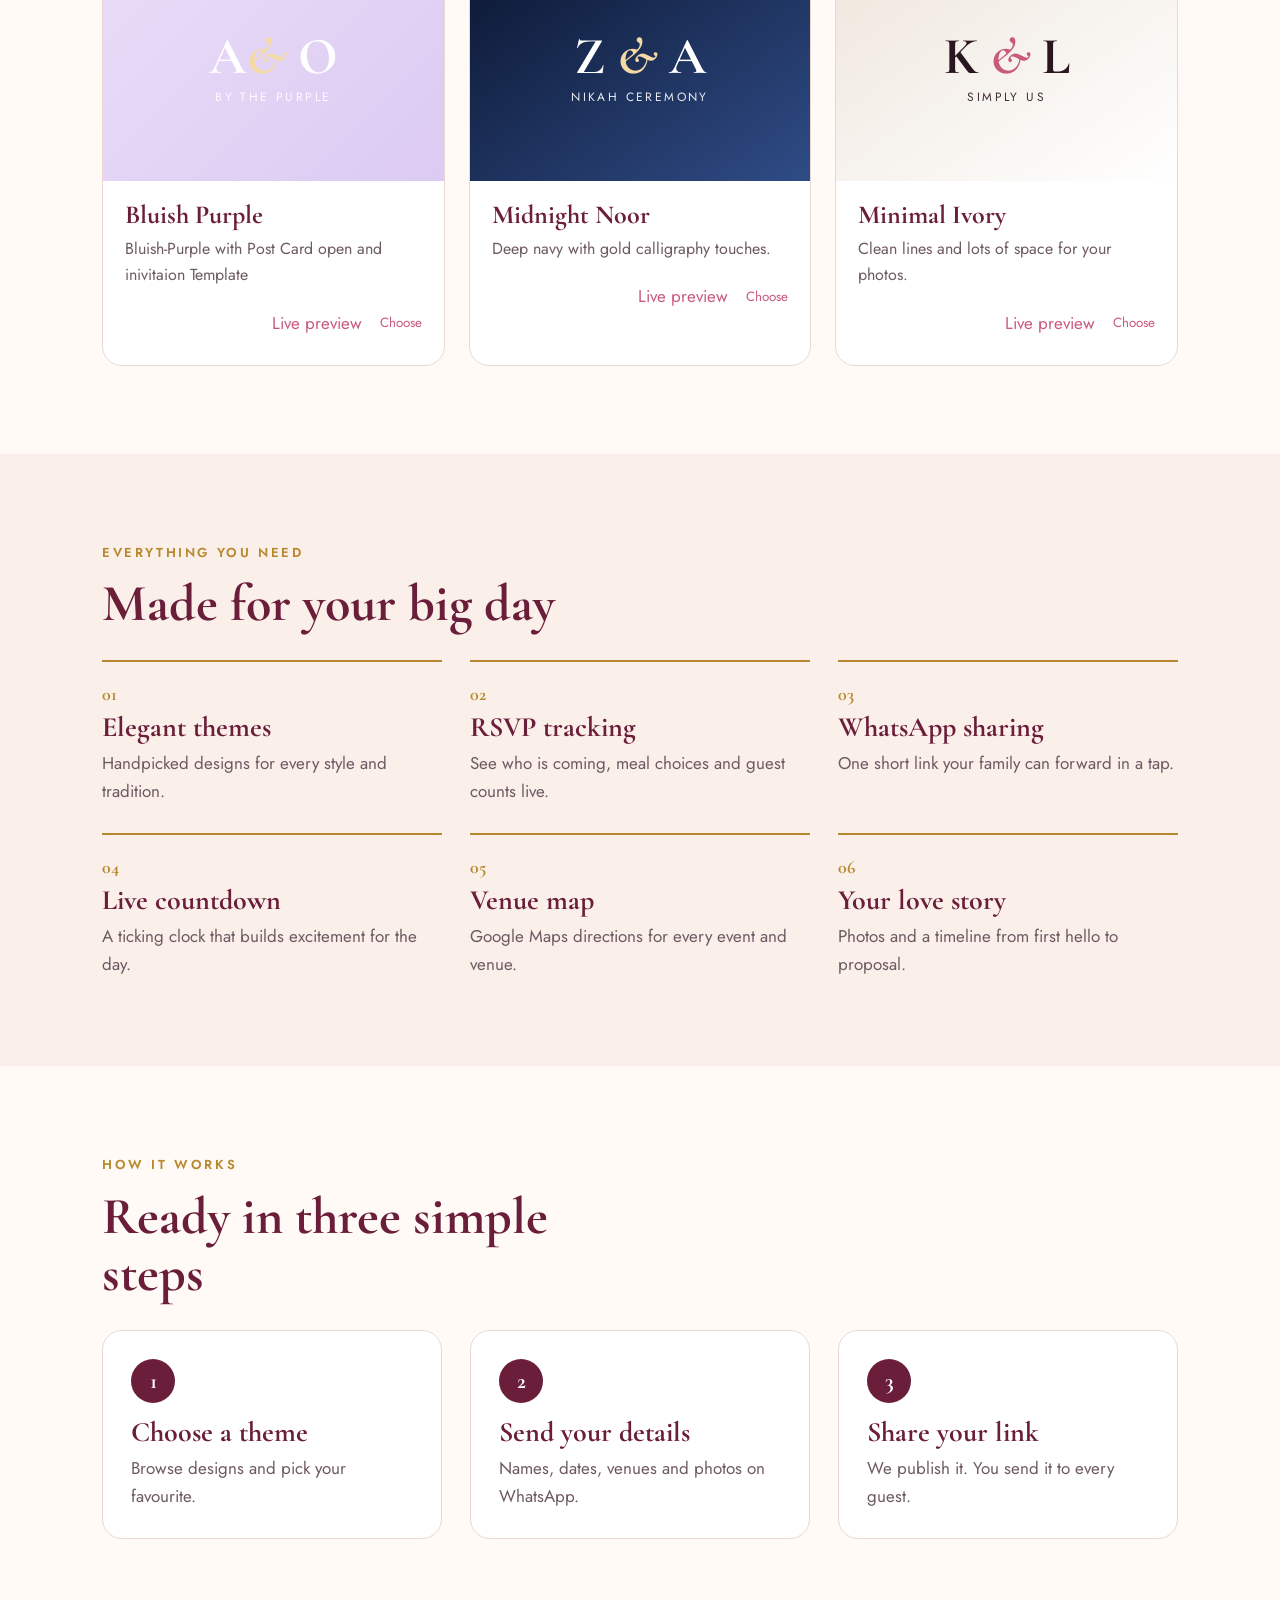
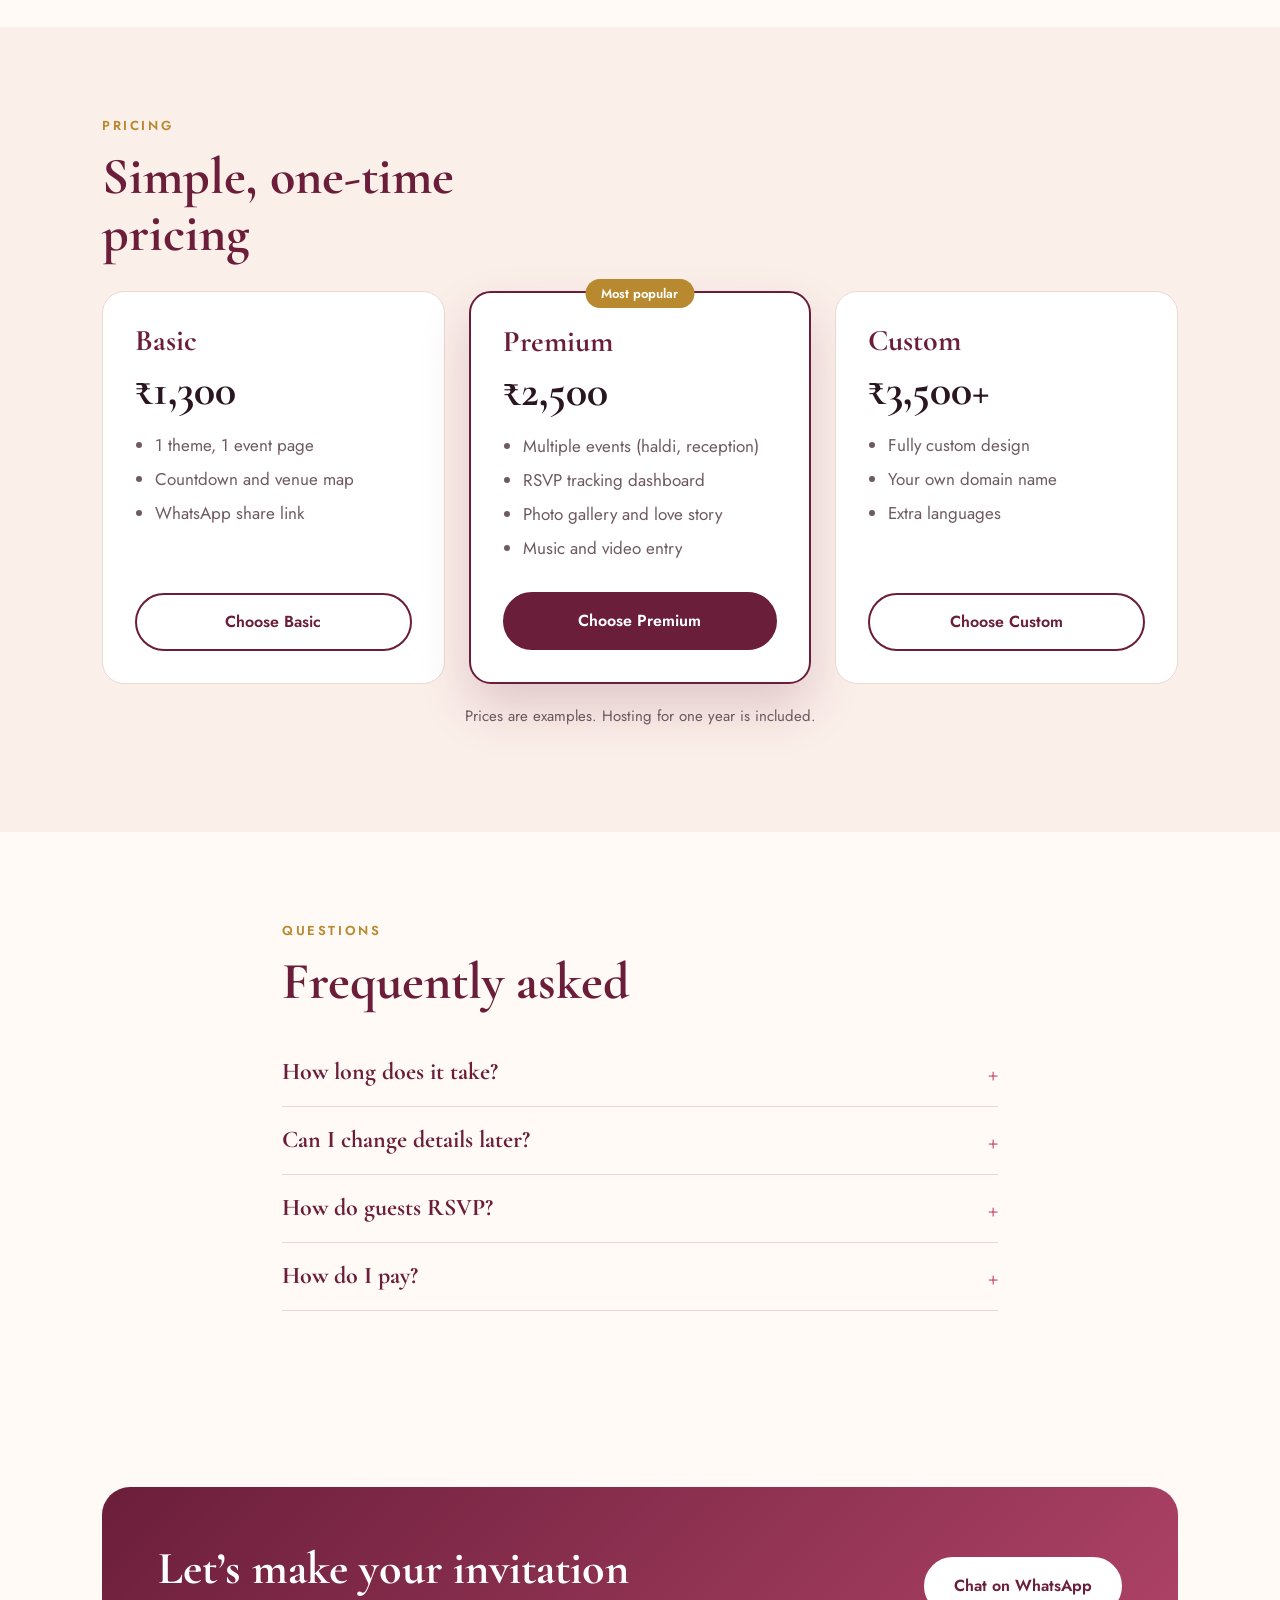
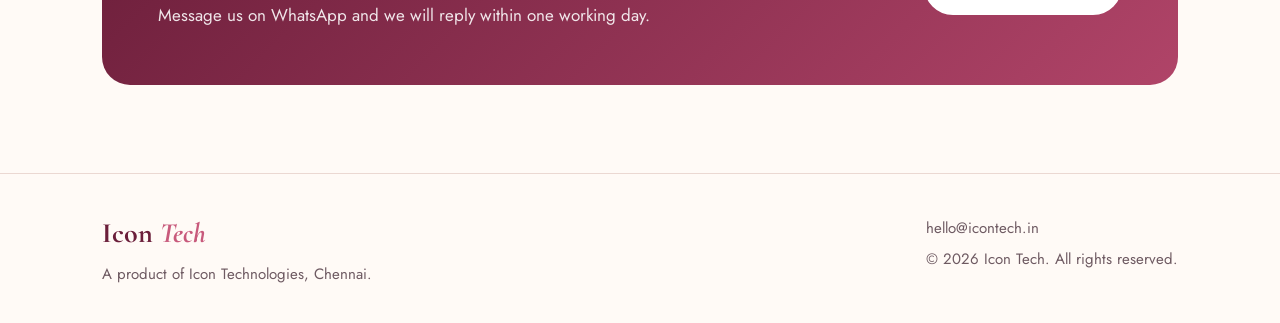
==== commit bdb1cc52: "Update index.html" ====
--- a/index.html
+++ b/index.html
@@ -55,7 +55,7 @@
       <article class="theme" data-c="traditional"><div class="preview t1"><span>A <i>&amp;</i> R</span><small>Save the date</small></div><div class="info"><h3>Rose Palace</h3><p>Rich maroon and rose gold with a royal feel.</p><div class="row"><b></b><span class="acts"><a class="link" href="rose-palace.html" target="_blank" rel="noopener">Live preview</a><button class="link" data-theme="Rose Palace">Choose</button></span></div></div></article>
       <article class="theme" data-c="traditional"><div class="preview t2"><span>A <i>&amp;</i> H</span><small>Together forever</small></div><div class="info"><h3>Maroon Gold</h3><p>Classic ivory and gold with temple-style borders.Open with Music and Scratch Date.</p><div class="row"><b></b><span class="acts"><a class="link" href="Maroon-open.html" target="_blank" rel="noopener">Live preview</a><button class="link" data-theme="Golden Dawn">Choose</button></span></div></div></article>
       <article class="theme" data-c="floral"><div class="preview t3"><span>F <i>&amp;</i> I</span><small>Garden wedding</small></div><div class="info"><h3>Garden Whisper</h3><p>Soft greens and blooms for a fresh, romantic look. Open Post card templete.</p><div class="row"><b></b><span class="acts"><a class="link" href="post-card.html" target="_blank" rel="noopener">Live preview</a><button class="link" data-theme="Garden Whisper">Choose</button></span></div></div></article>
-      <article class="theme" data-c="beach"><div class="preview t4"><span>A<i>&amp;</i> O</span><small>By the Purple</small></div><div class="info"><h3>Ocean Vows</h3><p>Bluish-Purple with Post Card open and inivitaion Template</p><div class="row"><b></b><span class="acts"><a class="link" href="INV-TEMP.html" target="_blank" rel="noopener">Live preview</a><button class="link" data-theme="Ocean Vows">Choose</button></span></div></div></article>
+      <article class="theme" data-c="beach"><div class="preview t4"><span>A<i>&amp;</i> O</span><small>By the Purple</small></div><div class="info"><h3>Bluish Purple</h3><p>Bluish-Purple with Post Card open and inivitaion Template</p><div class="row"><b></b><span class="acts"><a class="link" href="INV-TEMP.html" target="_blank" rel="noopener">Live preview</a><button class="link" data-theme="Ocean Vows">Choose</button></span></div></div></article>
       <article class="theme" data-c="modern"><div class="preview t5"><span>Z <i>&amp;</i> A</span><small>Nikah ceremony</small></div><div class="info"><h3>Midnight Noor</h3><p>Deep navy with gold calligraphy touches.</p><div class="row"><b></b><span class="acts"><a class="link" href="midnight-noor.html" target="_blank" rel="noopener">Live preview</a><button class="link" data-theme="Midnight Noor">Choose</button></span></div></div></article>
       <article class="theme" data-c="modern"><div class="preview t6"><span>K <i>&amp;</i> L</span><small>Simply us</small></div><div class="info"><h3>Minimal Ivory</h3><p>Clean lines and lots of space for your photos.</p><div class="row"><b></b><span class="acts"><a class="link" href="minimal-ivory.html" target="_blank" rel="noopener">Live preview</a><button class="link" data-theme="Minimal Ivory">Choose</button></span></div></div></article>
     </div>
--- a/style.css
+++ b/style.css
@@ -58,7 +58,7 @@
 .preview span{font:700 52px "Cormorant Garamond",serif}.preview i{color:#F3D9A4}.preview small{letter-spacing:.2em;text-transform:uppercase;font-size:12px;opacity:.9}
 .t1{background:linear-gradient(145deg,#5E1630,#C85A7C)}.t2{background:linear-gradient(135deg, #4B071B, #800F2F, #3A0617);color:#F8E7B0}.t2 i{color:#F8E7B0}
 .t3{background:linear-gradient(145deg,#4F7A55,#C7DDB6);color:#17331b}.t3 i{color:#a43b5c}
-.t4{background:linear-gradient(145deg,#0E5E7E,#9CD8E2)}.t5{background:linear-gradient(145deg,#0B1631,#2F4C86)}.t6{background:linear-gradient(145deg,#EEE6DC,#FFFFFF);color:#2A1620}.t6 i{color:var(--rose)}
+.t4{background:linear-gradient(135deg, #E9DDF8, #DCCAF2);}.t5{background:linear-gradient(145deg,#0B1631,#2F4C86)}.t6{background:linear-gradient(145deg,#EEE6DC,#FFFFFF);color:#2A1620}.t6 i{color:var(--rose)}
 .info{padding:20px 22px 22px}.info h3{font-size:26px;color:var(--plum)}.info p{margin:6px 0 14px;color:var(--muted);font-size:16px}
 .row{display:flex;justify-content:space-between;align-items:center}.row b{font-size:20px}
 .link{background:none;border:0;color:var(--rose);font:600 16px inherit;font-family:inherit;cursor:pointer;padding:6px 0}.link:hover{text-decoration:underline}
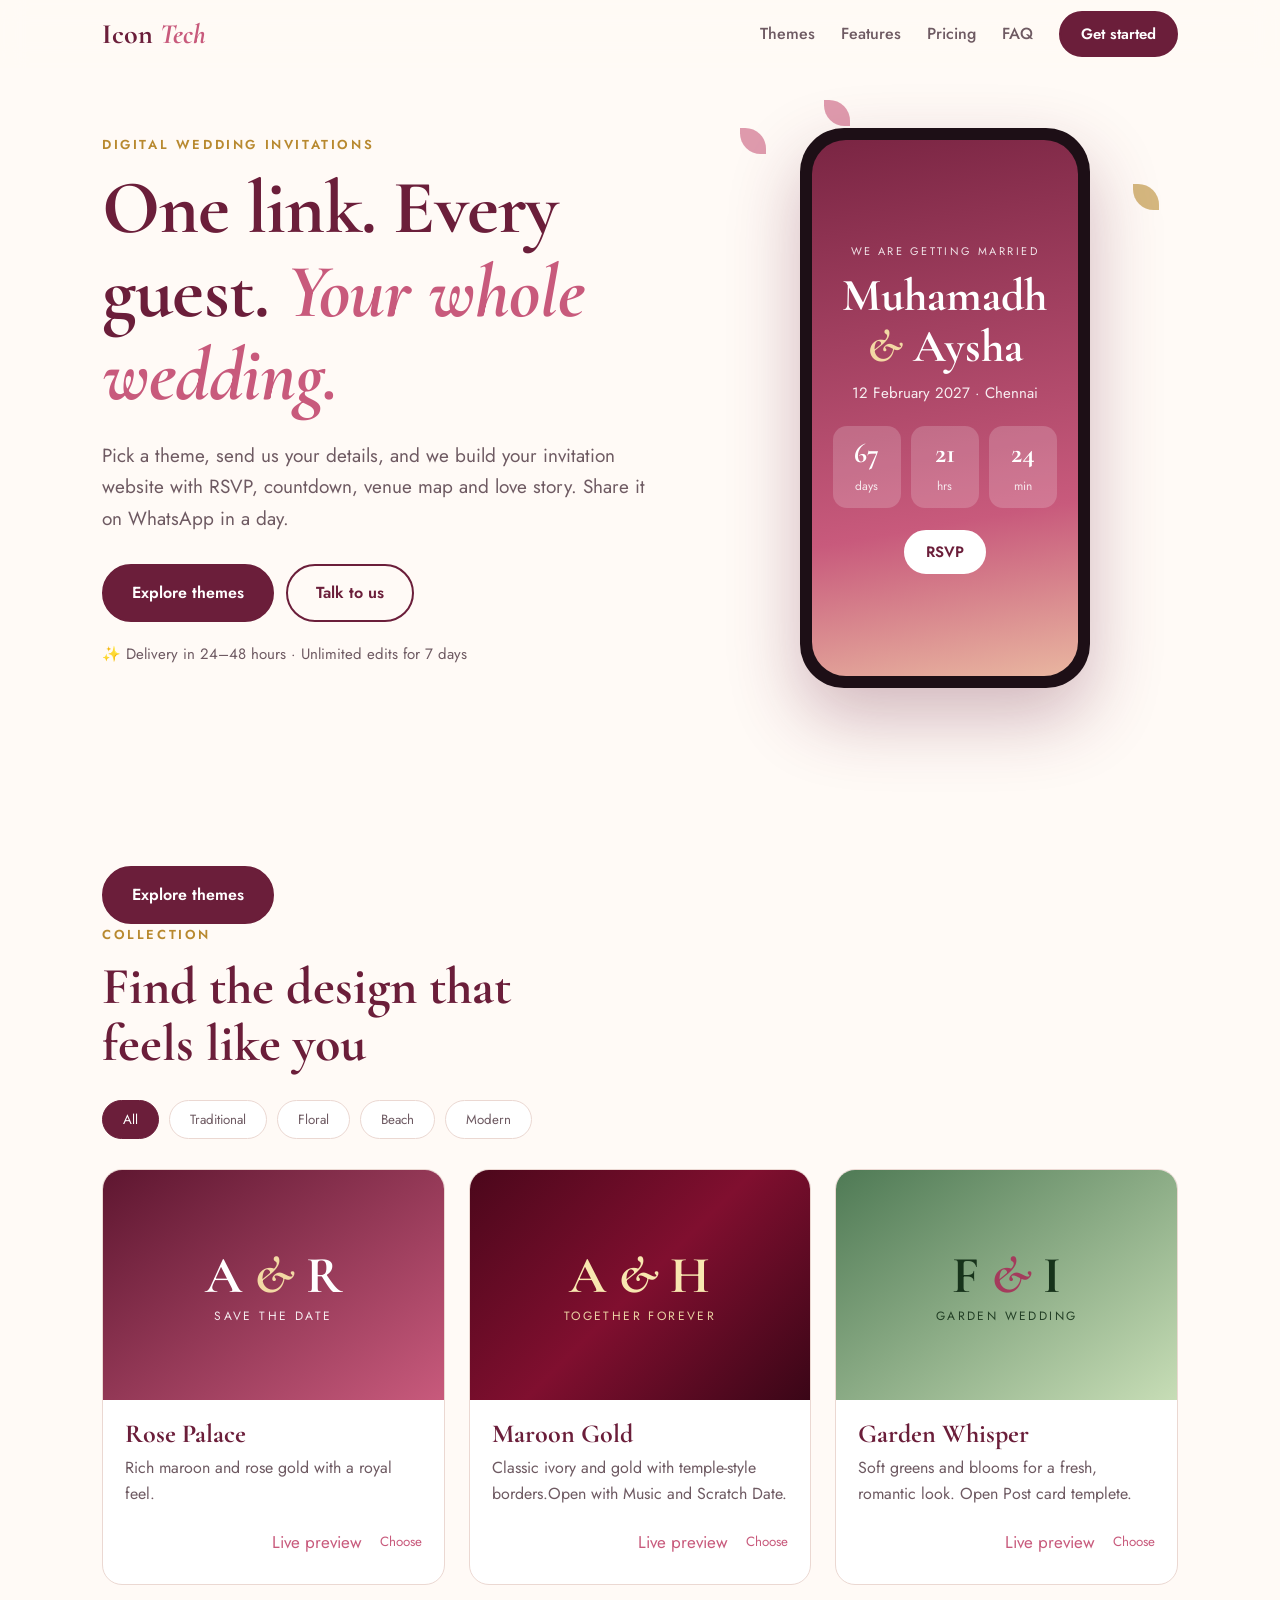
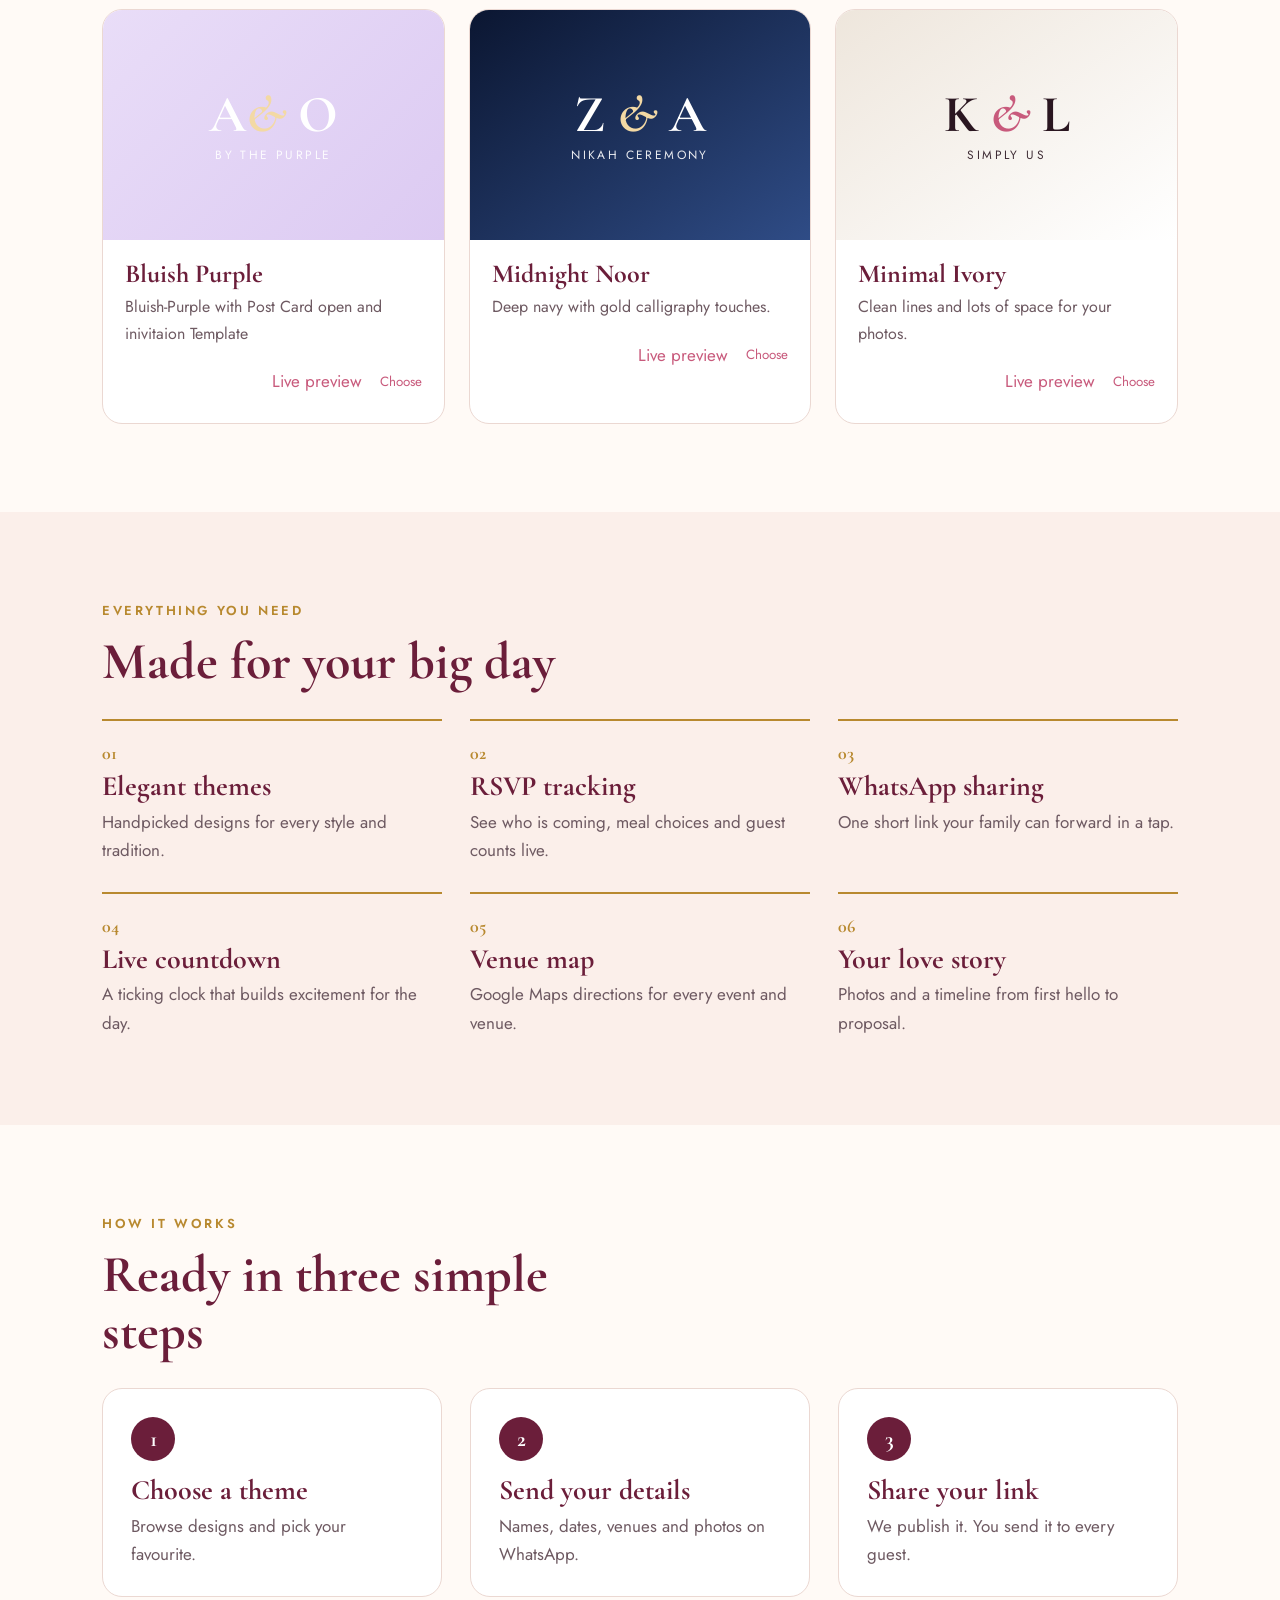
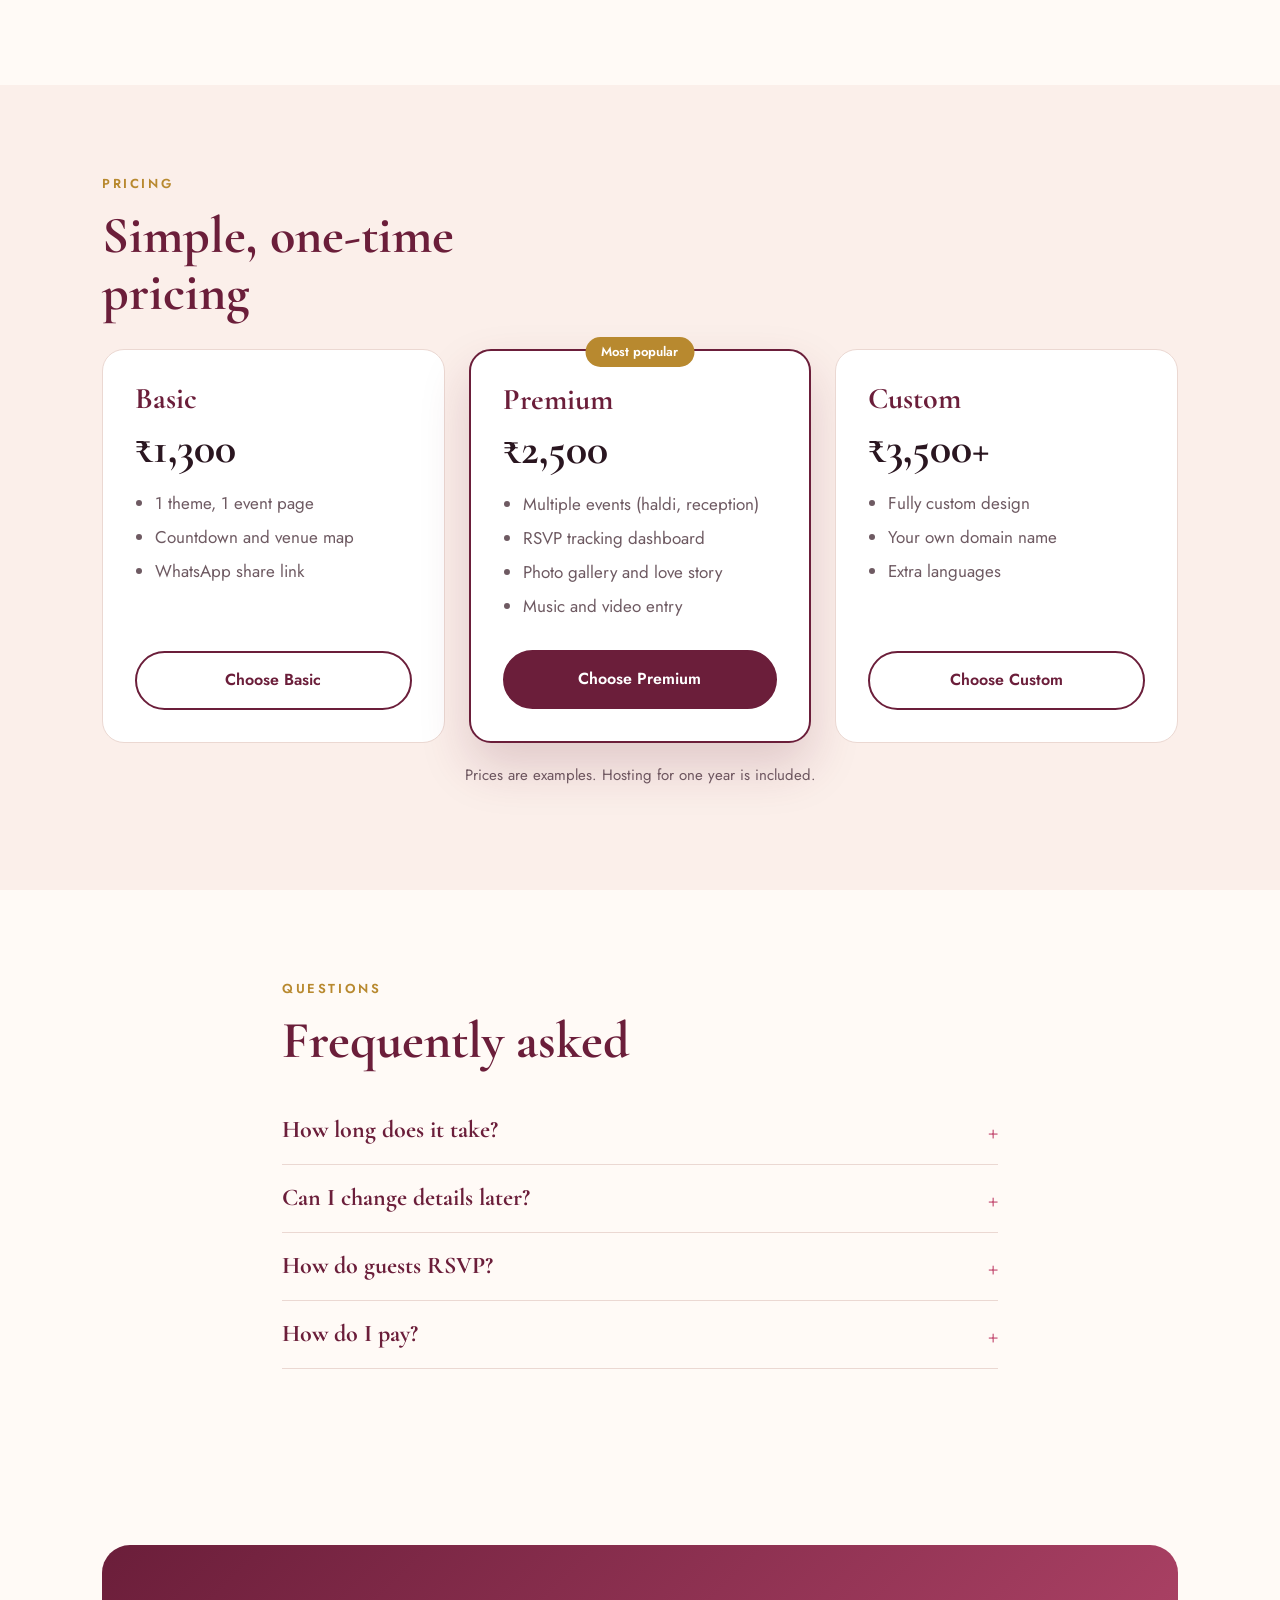
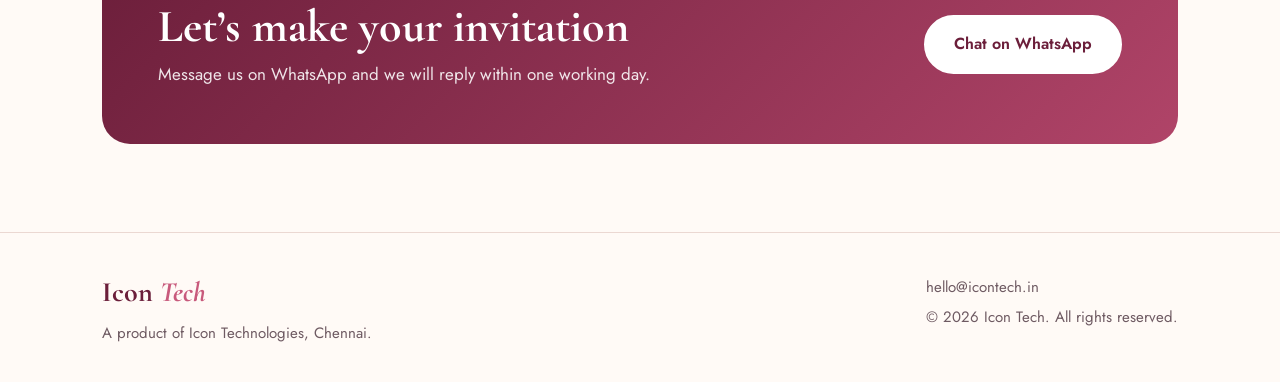
==== commit e0685e67: "Update index.html" ====
--- a/index.html
+++ b/index.html
@@ -46,6 +46,9 @@
 
 <section class="section" id="themes">
   <div class="wrap">
+    <div class="guide">
+           <div class="actions"><a class="btn" href="#themes">Explore themes</a>
+      </div>
     <p class="eyebrow">Collection</p>
     <h2 class="title">Find the design that feels like you</h2>
     <div class="filters" id="filters" role="tablist">
@@ -54,8 +57,8 @@
     <div class="themes" id="themeGrid">
       <article class="theme" data-c="traditional"><div class="preview t1"><span>A <i>&amp;</i> R</span><small>Save the date</small></div><div class="info"><h3>Rose Palace</h3><p>Rich maroon and rose gold with a royal feel.</p><div class="row"><b></b><span class="acts"><a class="link" href="rose-palace.html" target="_blank" rel="noopener">Live preview</a><button class="link" data-theme="Rose Palace">Choose</button></span></div></div></article>
       <article class="theme" data-c="traditional"><div class="preview t2"><span>A <i>&amp;</i> H</span><small>Together forever</small></div><div class="info"><h3>Maroon Gold</h3><p>Classic ivory and gold with temple-style borders.Open with Music and Scratch Date.</p><div class="row"><b></b><span class="acts"><a class="link" href="Maroon-open.html" target="_blank" rel="noopener">Live preview</a><button class="link" data-theme="Golden Dawn">Choose</button></span></div></div></article>
-      <article class="theme" data-c="floral"><div class="preview t3"><span>F <i>&amp;</i> I</span><small>Garden wedding</small></div><div class="info"><h3>Garden Whisper</h3><p>Soft greens and blooms for a fresh, romantic look. Open Post card templete.</p><div class="row"><b></b><span class="acts"><a class="link" href="post-card.html" target="_blank" rel="noopener">Live preview</a><button class="link" data-theme="Garden Whisper">Choose</button></span></div></div></article>
-      <article class="theme" data-c="beach"><div class="preview t4"><span>A<i>&amp;</i> O</span><small>By the Purple</small></div><div class="info"><h3>Bluish Purple</h3><p>Bluish-Purple with Post Card open and inivitaion Template</p><div class="row"><b></b><span class="acts"><a class="link" href="INV-TEMP.html" target="_blank" rel="noopener">Live preview</a><button class="link" data-theme="Ocean Vows">Choose</button></span></div></div></article>
+      <article class="theme" data-c="beach"><div class="preview t3"><span>F <i>&amp;</i> I</span><small>Garden wedding</small></div><div class="info"><h3>Garden Whisper</h3><p>Soft greens and blooms for a fresh, romantic look. Open Post card templete.</p><div class="row"><b></b><span class="acts"><a class="link" href="post-card.html" target="_blank" rel="noopener">Live preview</a><button class="link" data-theme="Garden Whisper">Choose</button></span></div></div></article>
+      <article class="theme" data-c="floral"><div class="preview t4"><span>A<i>&amp;</i> O</span><small>By the Purple</small></div><div class="info"><h3>Bluish Purple</h3><p>Bluish-Purple with Post Card open and inivitaion Template</p><div class="row"><b></b><span class="acts"><a class="link" href="INV-TEMP.html" target="_blank" rel="noopener">Live preview</a><button class="link" data-theme="Ocean Vows">Choose</button></span></div></div></article>
       <article class="theme" data-c="modern"><div class="preview t5"><span>Z <i>&amp;</i> A</span><small>Nikah ceremony</small></div><div class="info"><h3>Midnight Noor</h3><p>Deep navy with gold calligraphy touches.</p><div class="row"><b></b><span class="acts"><a class="link" href="midnight-noor.html" target="_blank" rel="noopener">Live preview</a><button class="link" data-theme="Midnight Noor">Choose</button></span></div></div></article>
       <article class="theme" data-c="modern"><div class="preview t6"><span>K <i>&amp;</i> L</span><small>Simply us</small></div><div class="info"><h3>Minimal Ivory</h3><p>Clean lines and lots of space for your photos.</p><div class="row"><b></b><span class="acts"><a class="link" href="minimal-ivory.html" target="_blank" rel="noopener">Live preview</a><button class="link" data-theme="Minimal Ivory">Choose</button></span></div></div></article>
     </div>
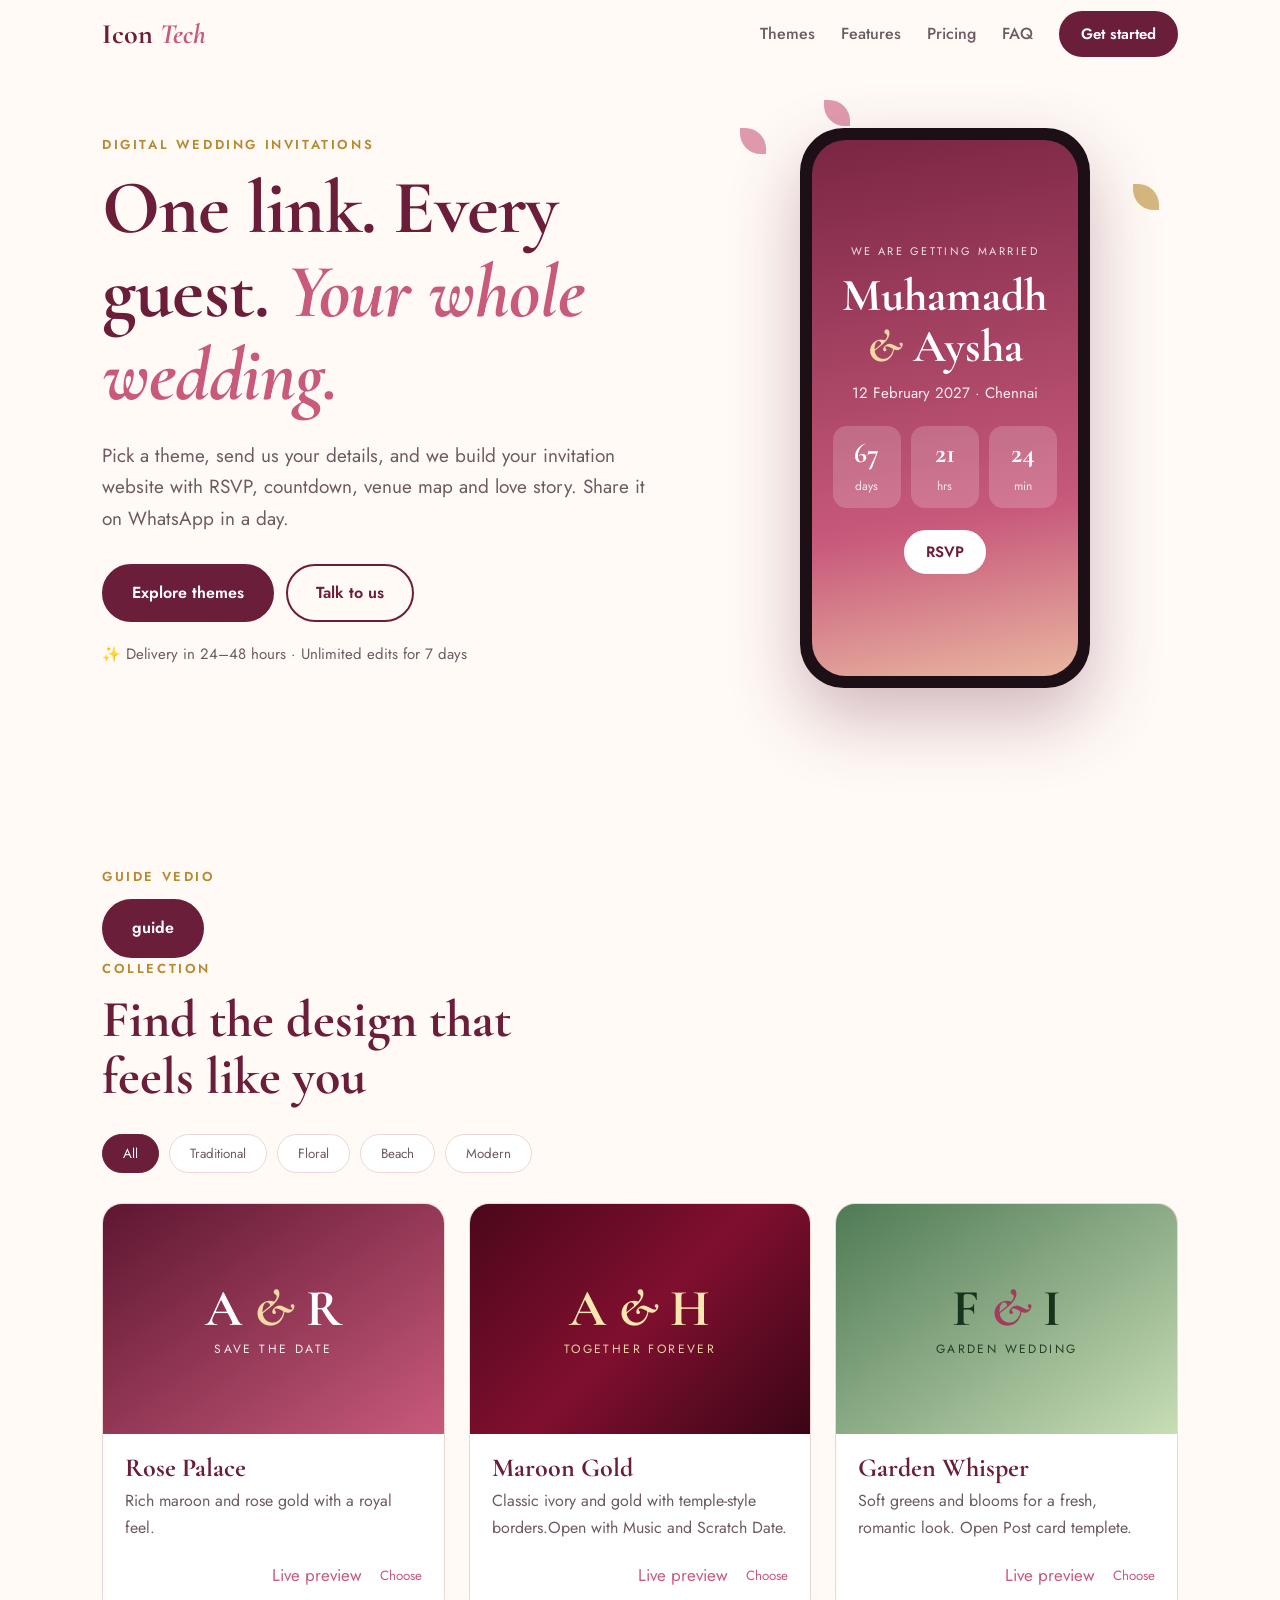
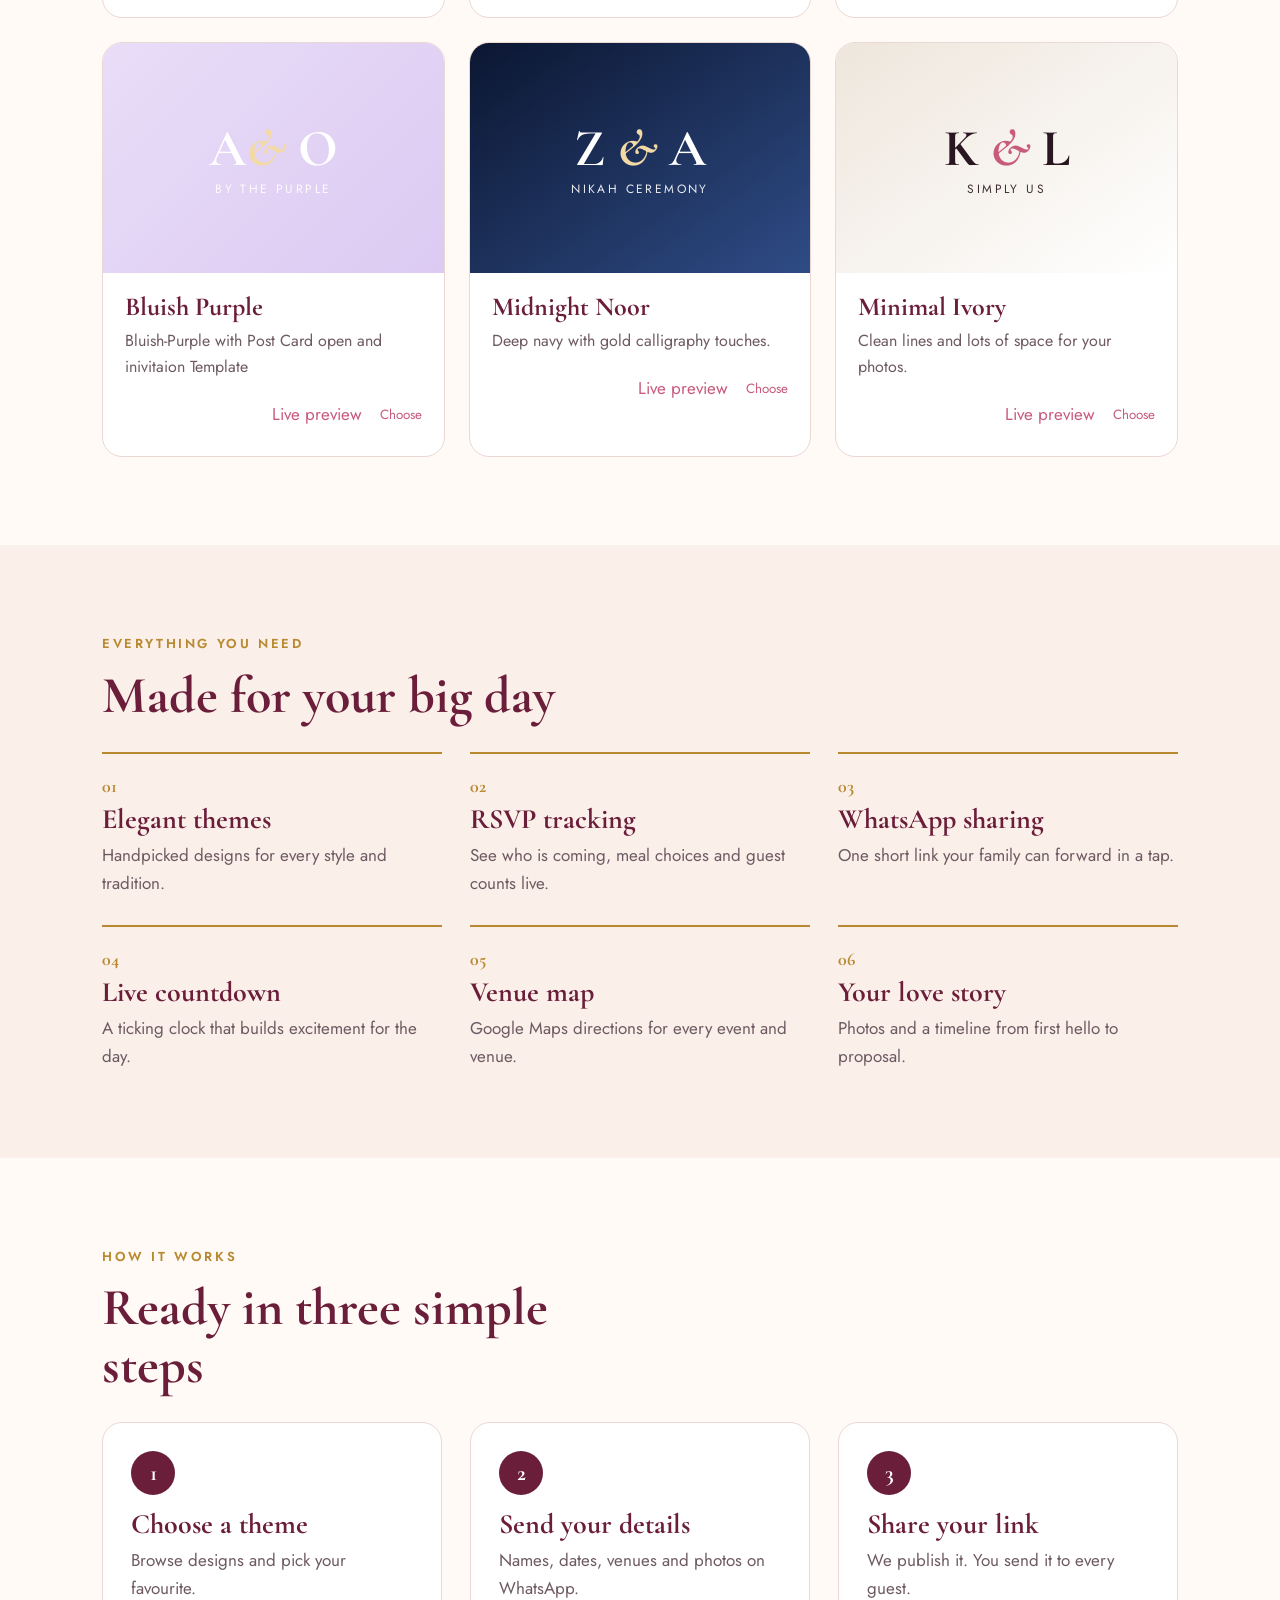
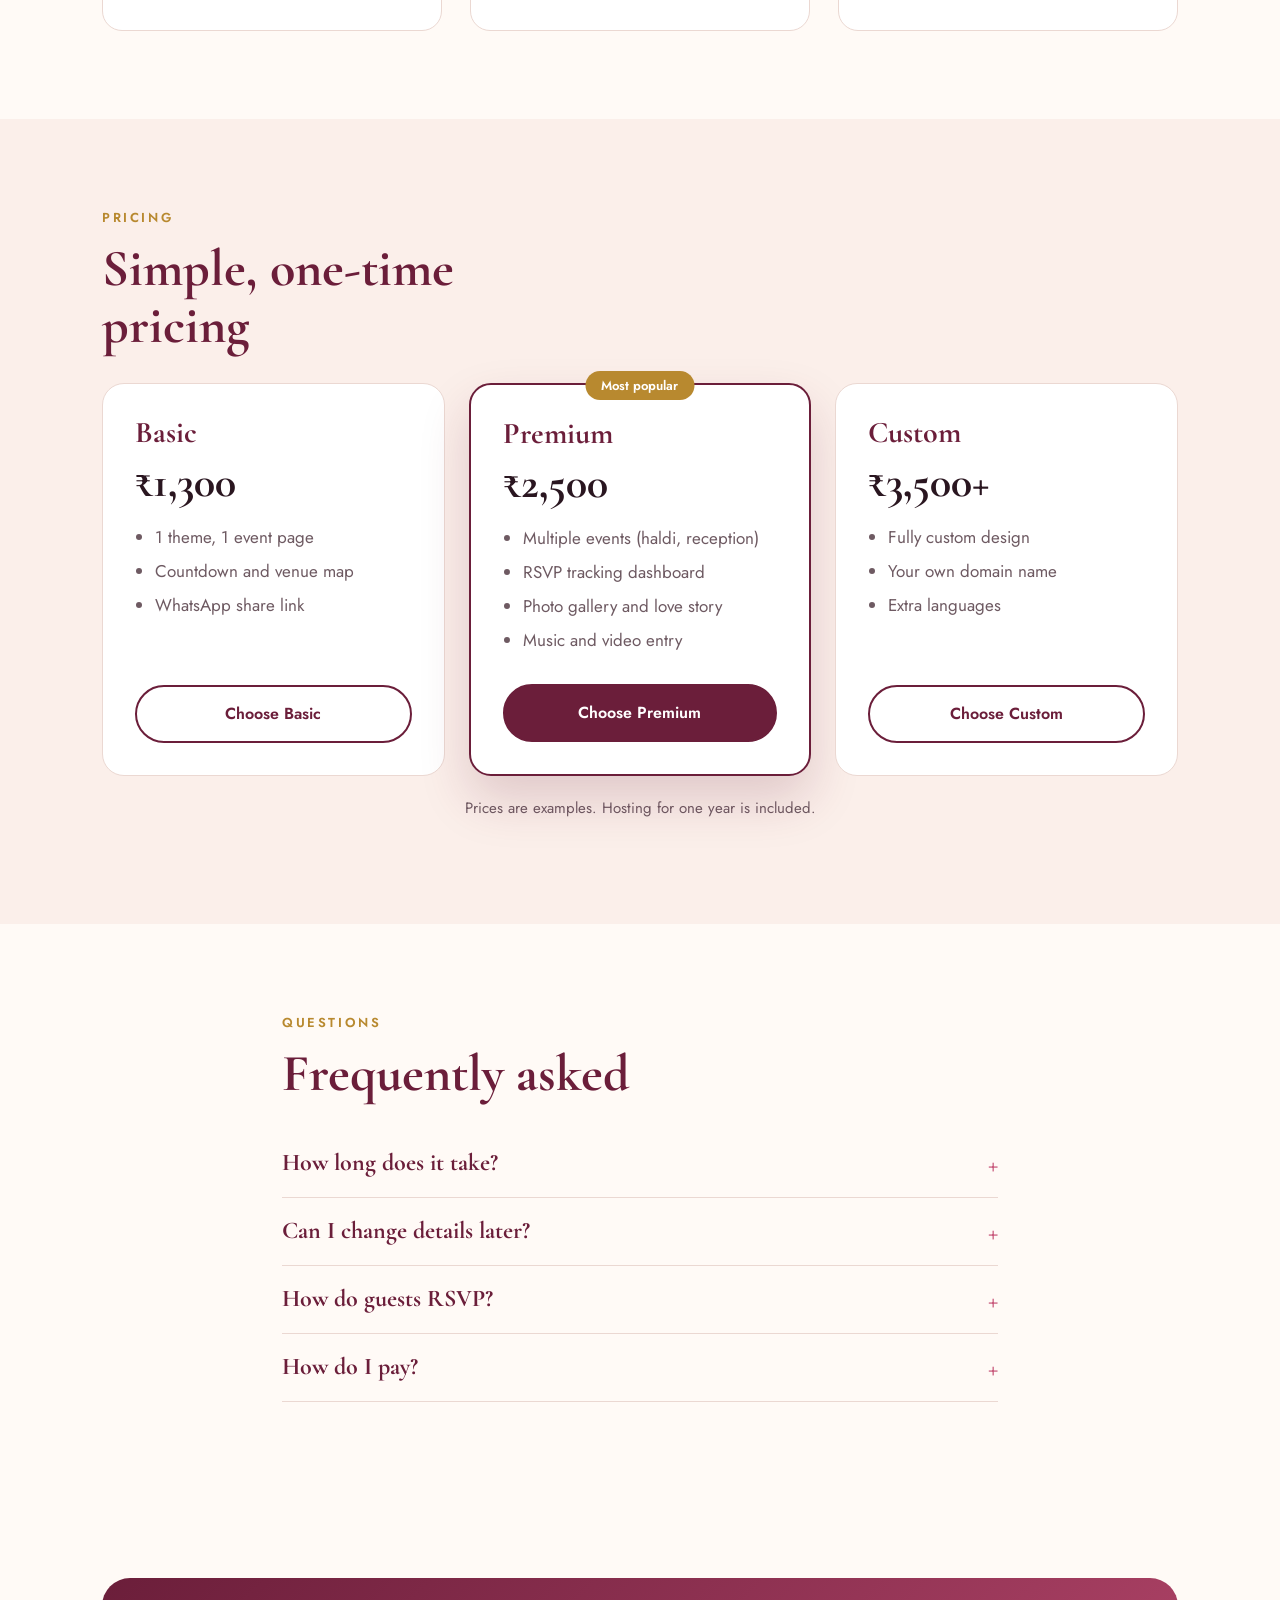
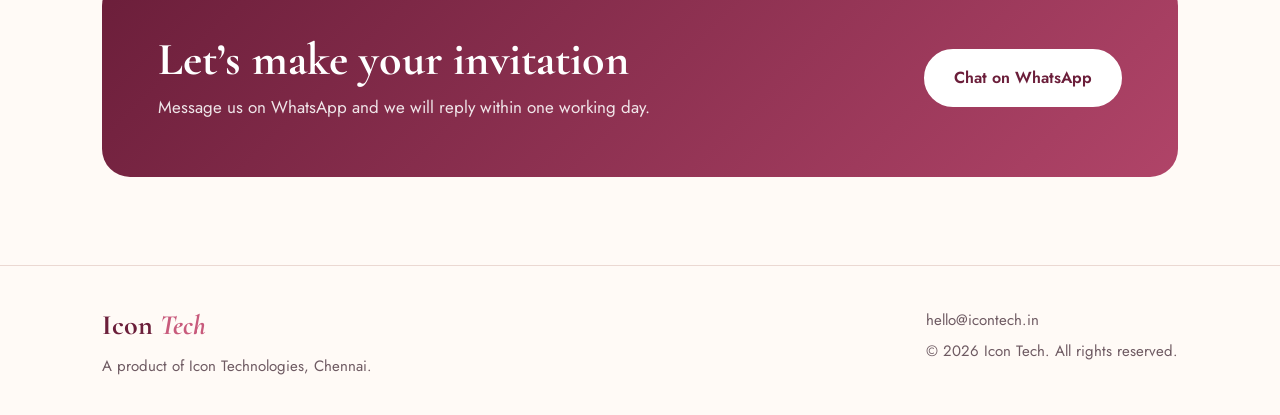
==== commit d2419528: "Update index.html" ====
--- a/index.html
+++ b/index.html
@@ -47,7 +47,8 @@
 <section class="section" id="themes">
   <div class="wrap">
     <div class="guide">
-           <div class="actions"><a class="btn" href="#themes">Explore themes</a>
+       <p class="eyebrow">Guide vedio</p>
+           <div class="actions"><a class="btn" href="#themes">guide</a>
       </div>
     <p class="eyebrow">Collection</p>
     <h2 class="title">Find the design that feels like you</h2>
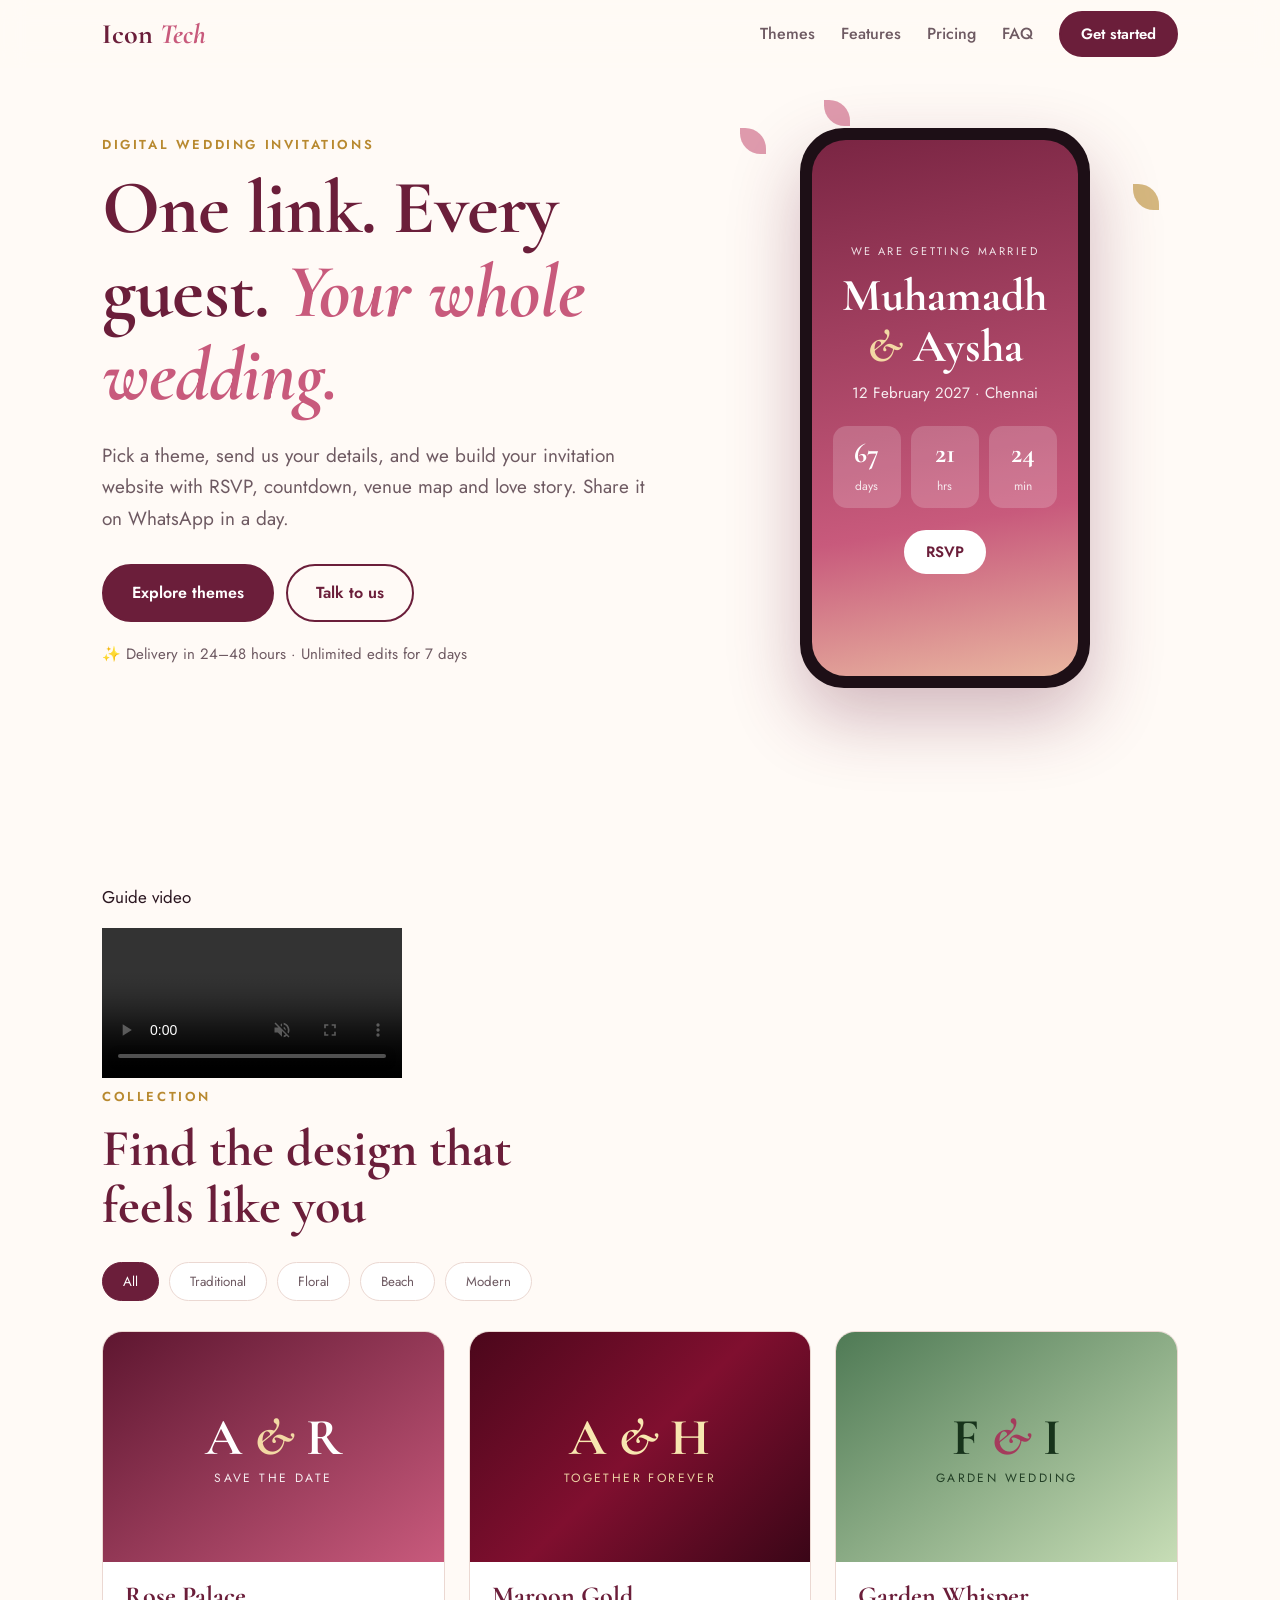
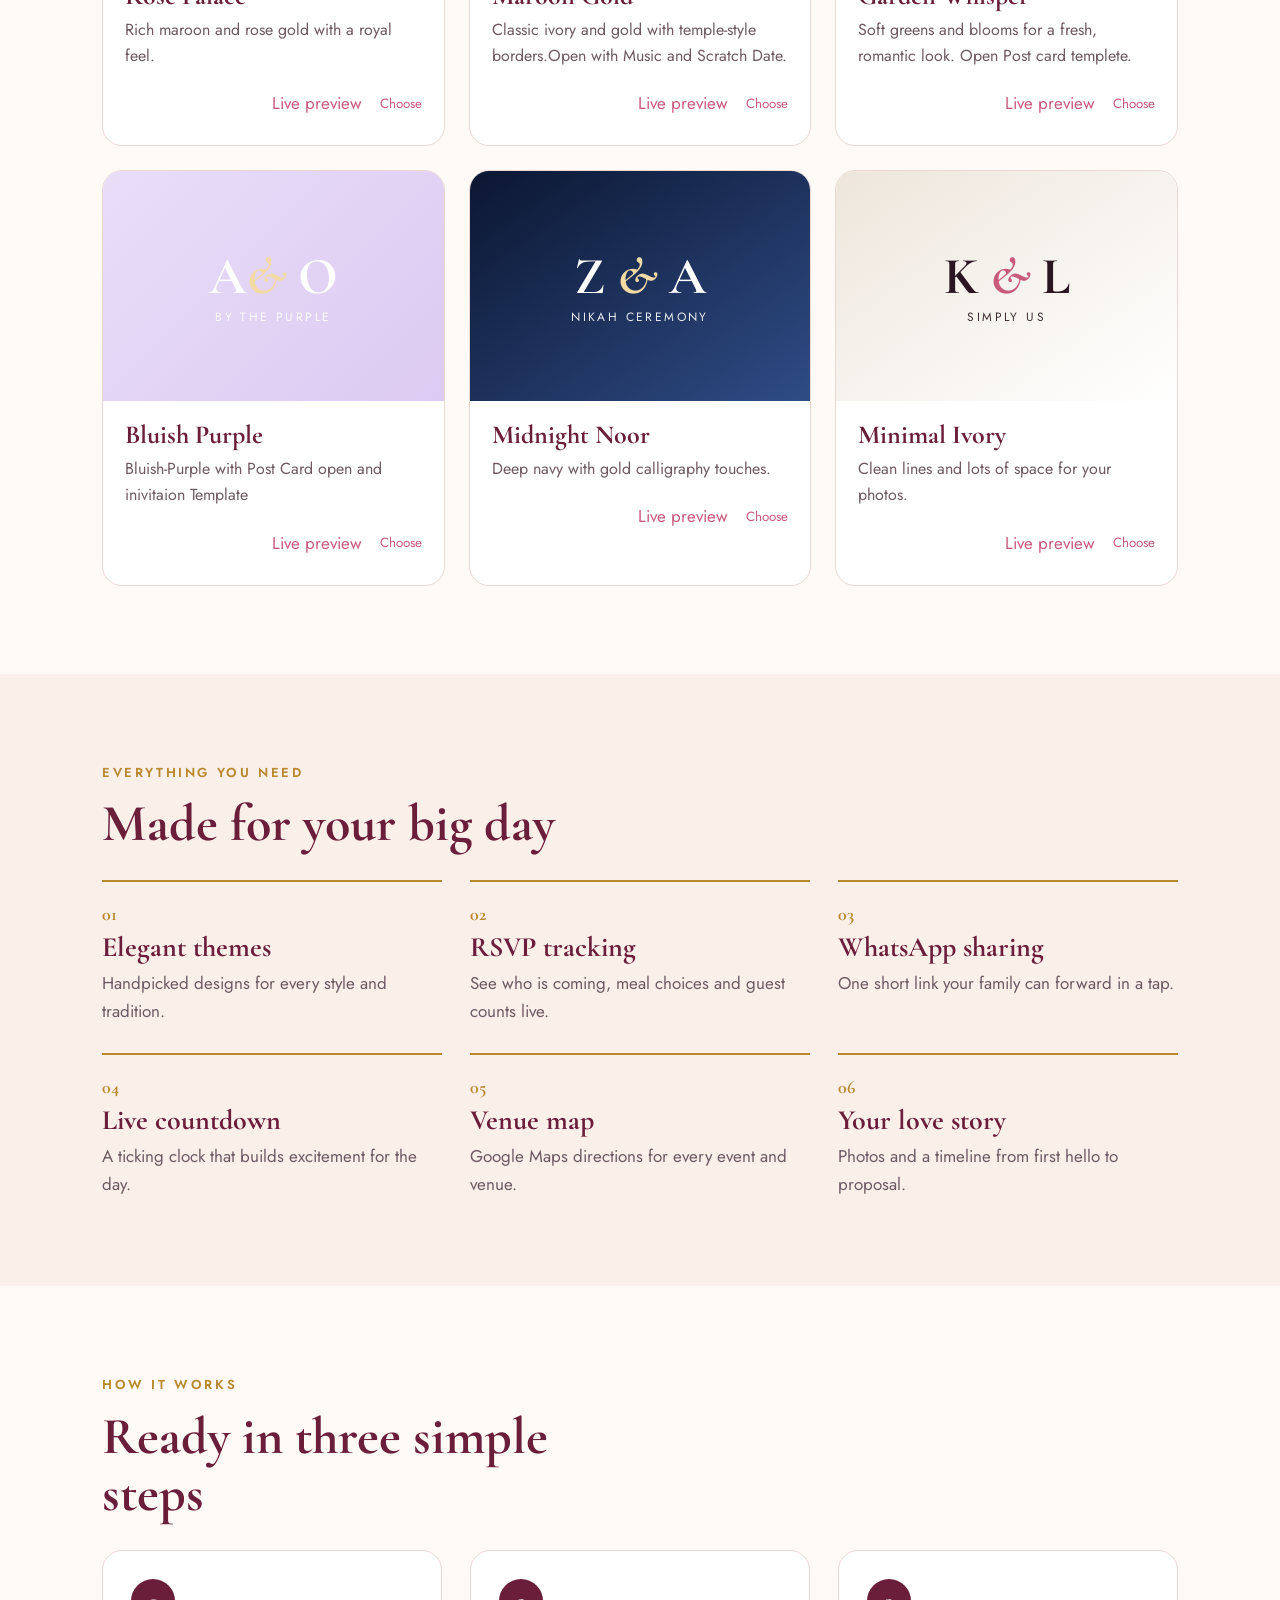
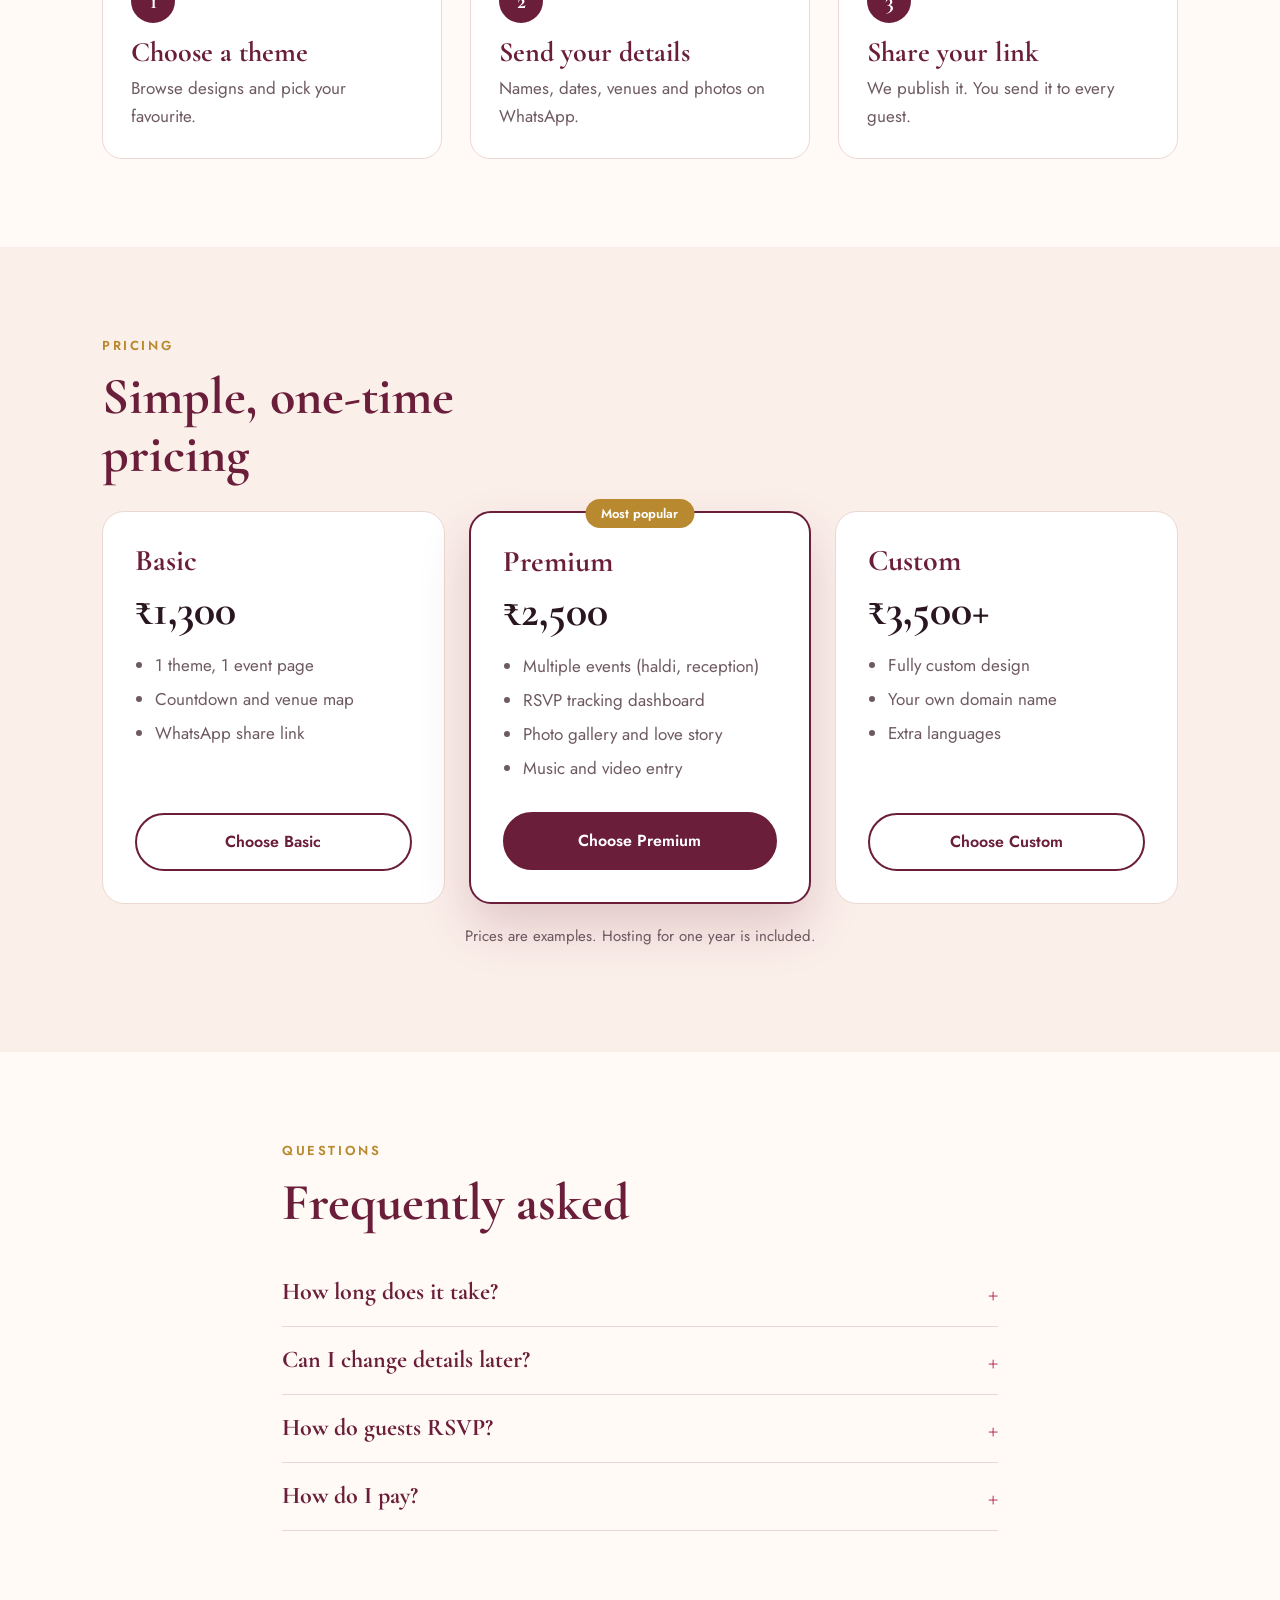
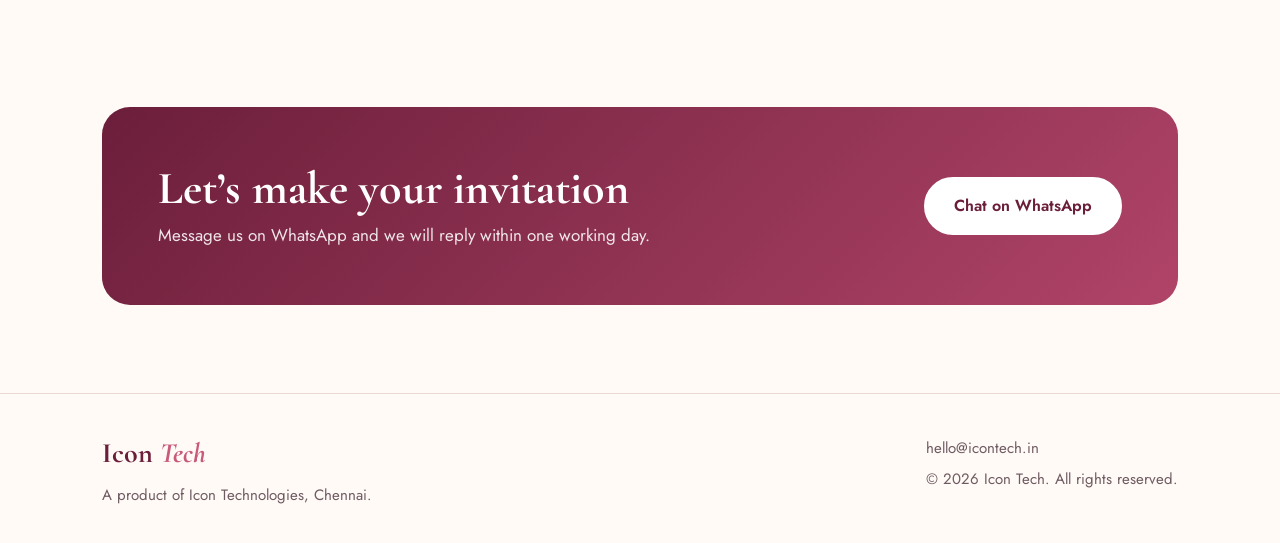
==== commit a1c3d696: "Update index.html" ====
--- a/index.html
+++ b/index.html
@@ -47,12 +47,23 @@
 <section class="section" id="themes">
   <div class="wrap">
     <div class="guide">
-       <p class="eyebrow">Guide vedio</p>
-           <div class="actions"><a class="btn" href="#themes">guide</a>
+       <div class="guide-video">
+  <p class="guide-title">Guide video</p>
+  <video
+    src="guide.mp4"
+    autoplay
+    muted
+    loop
+    playsinline
+    preload="auto"
+    controls>
+  
+  </video>
+</div>
       </div>
     <p class="eyebrow">Collection</p>
     <h2 class="title">Find the design that feels like you</h2>
-    <div class="filters" id="filters" role="tablist">
+    <div class="filters" id="filters" role="tablist"> 
       <button class="chip active" data-f="all">All</button><button class="chip" data-f="traditional">Traditional</button><button class="chip" data-f="floral">Floral</button><button class="chip" data-f="beach">Beach</button><button class="chip" data-f="modern">Modern</button>
     </div>
     <div class="themes" id="themeGrid">
